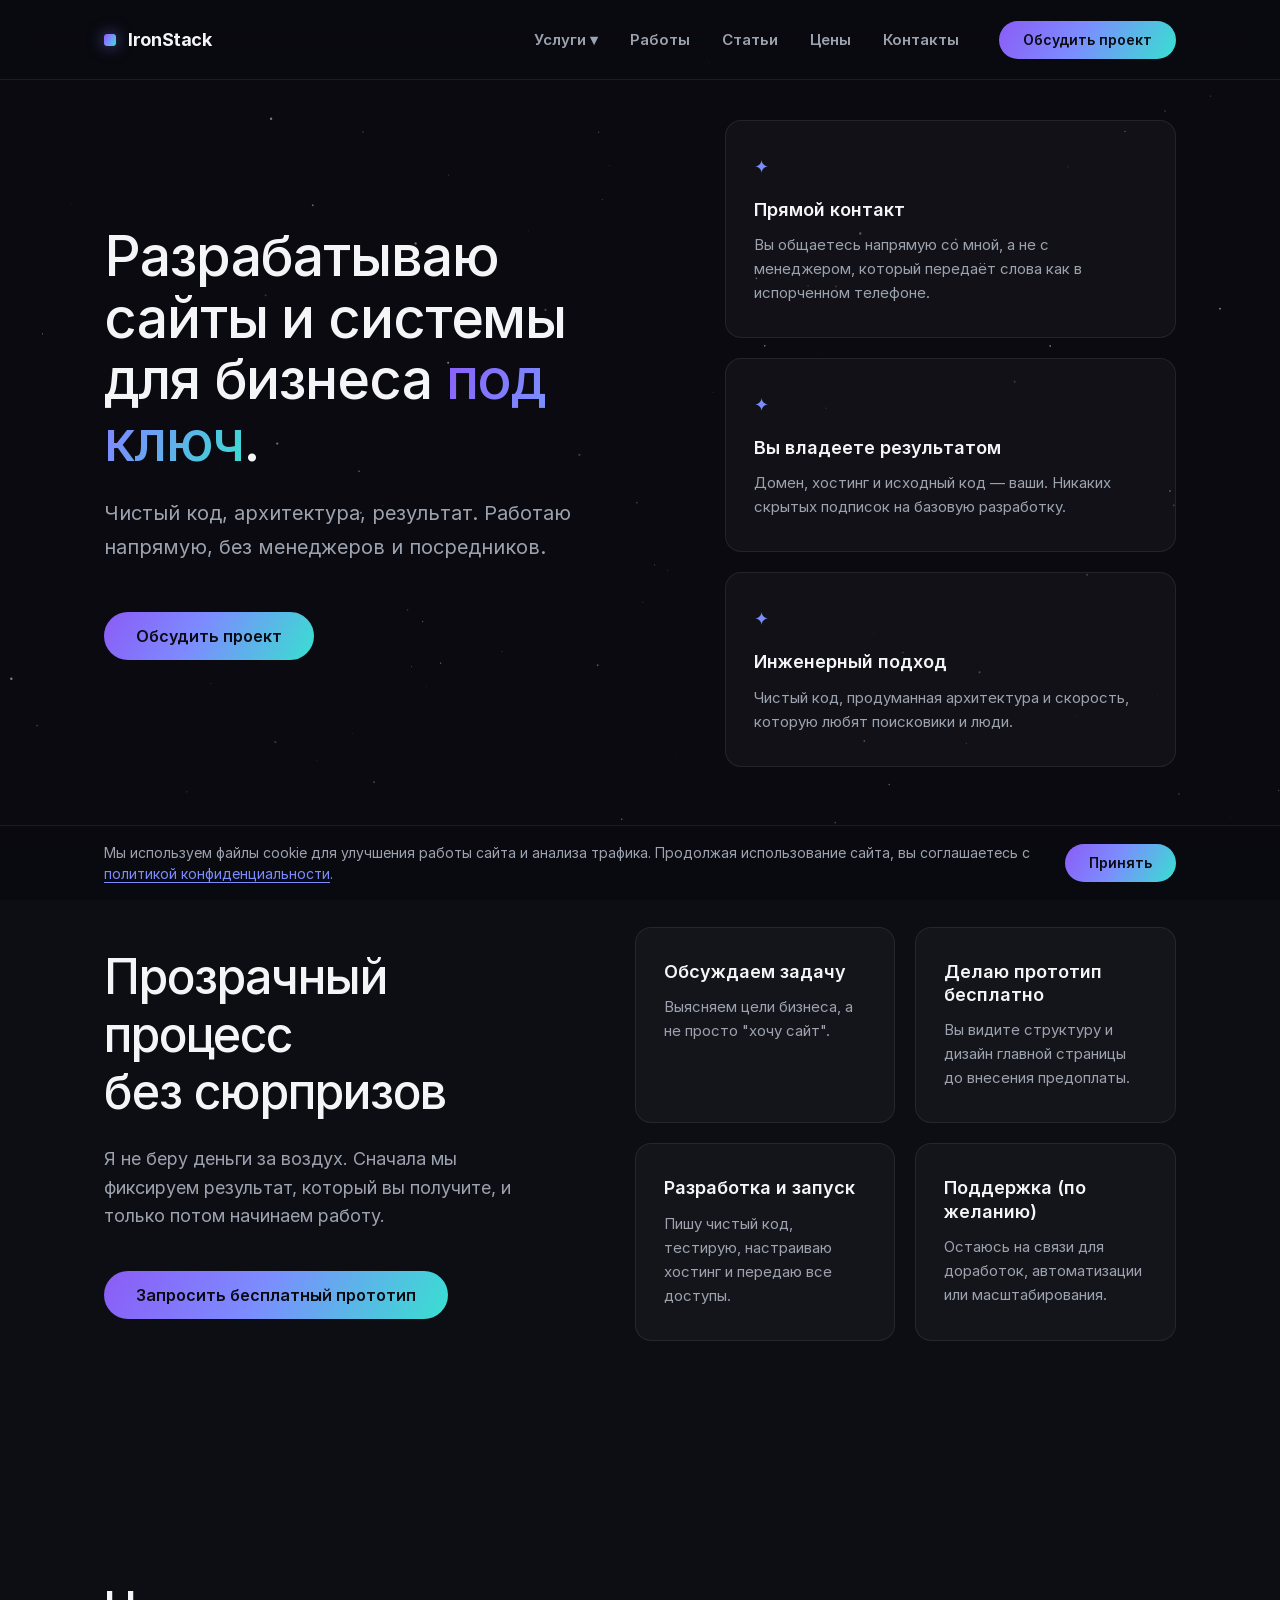
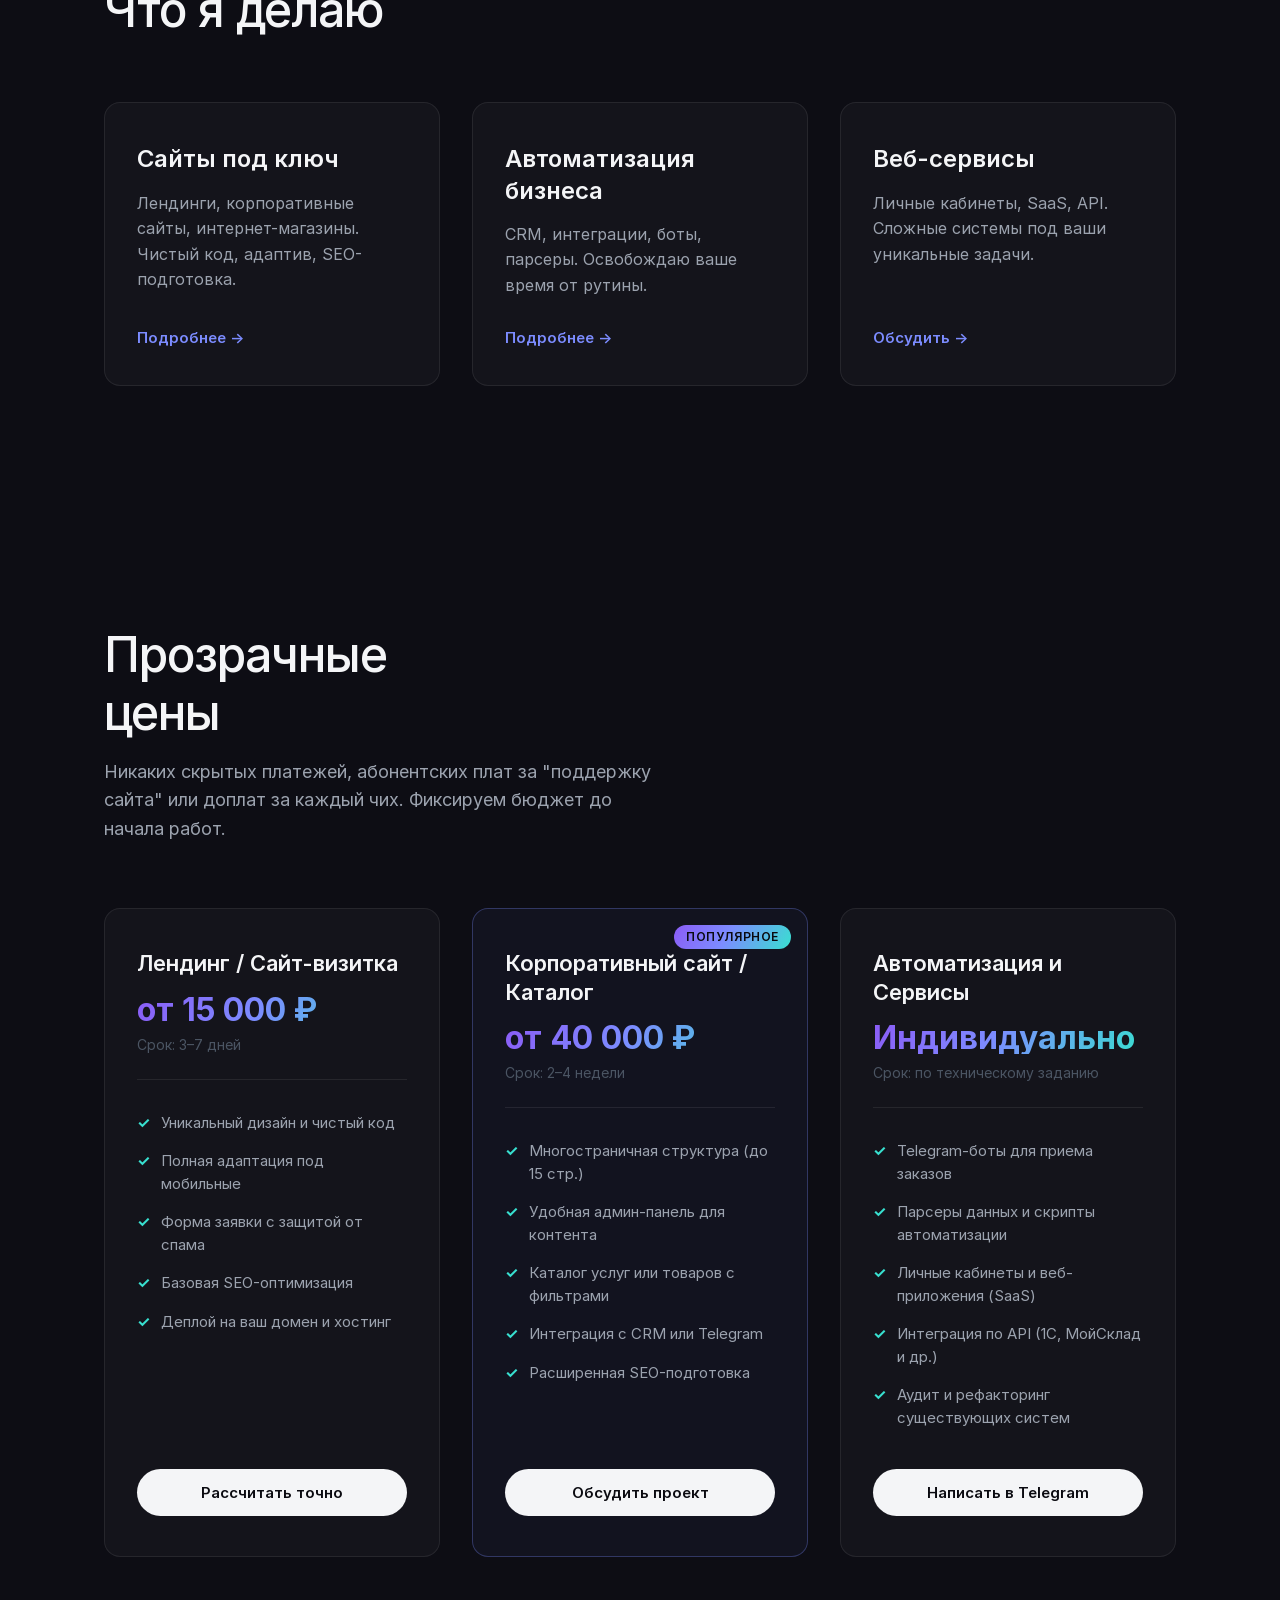
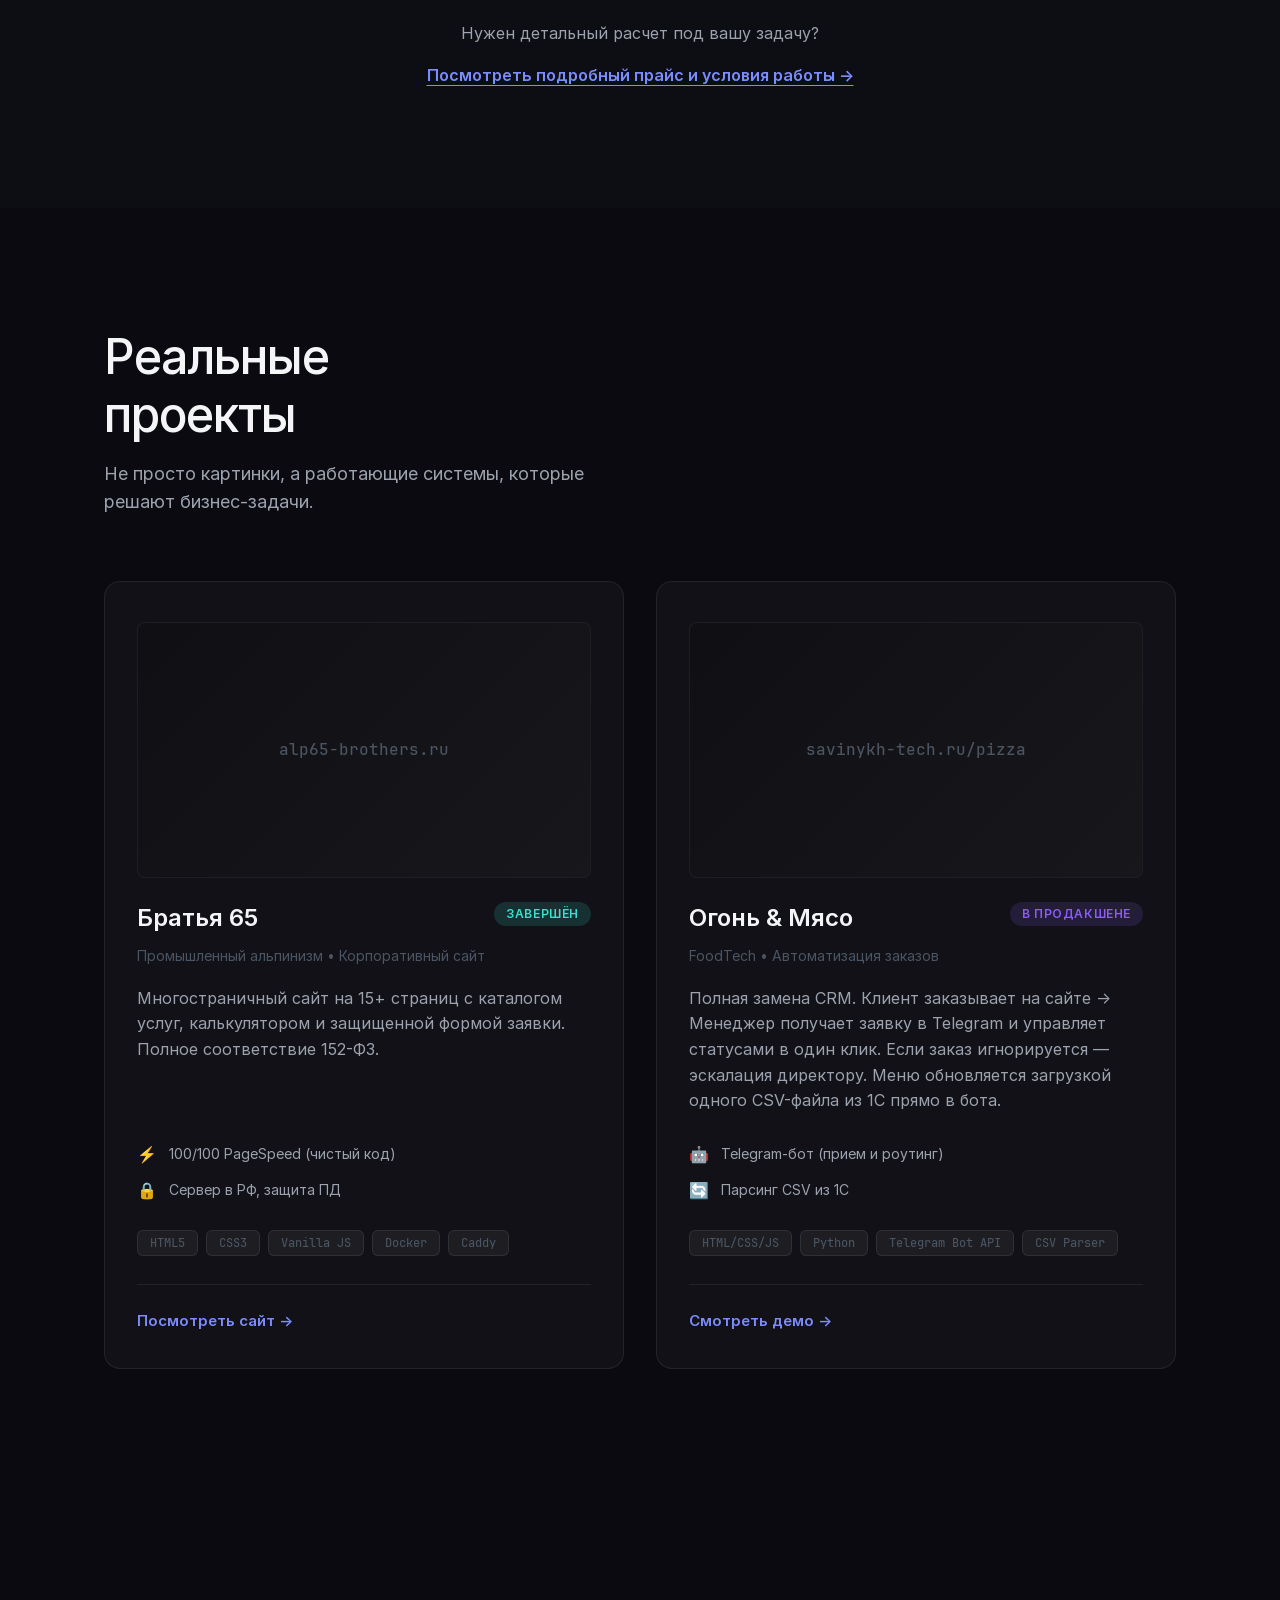
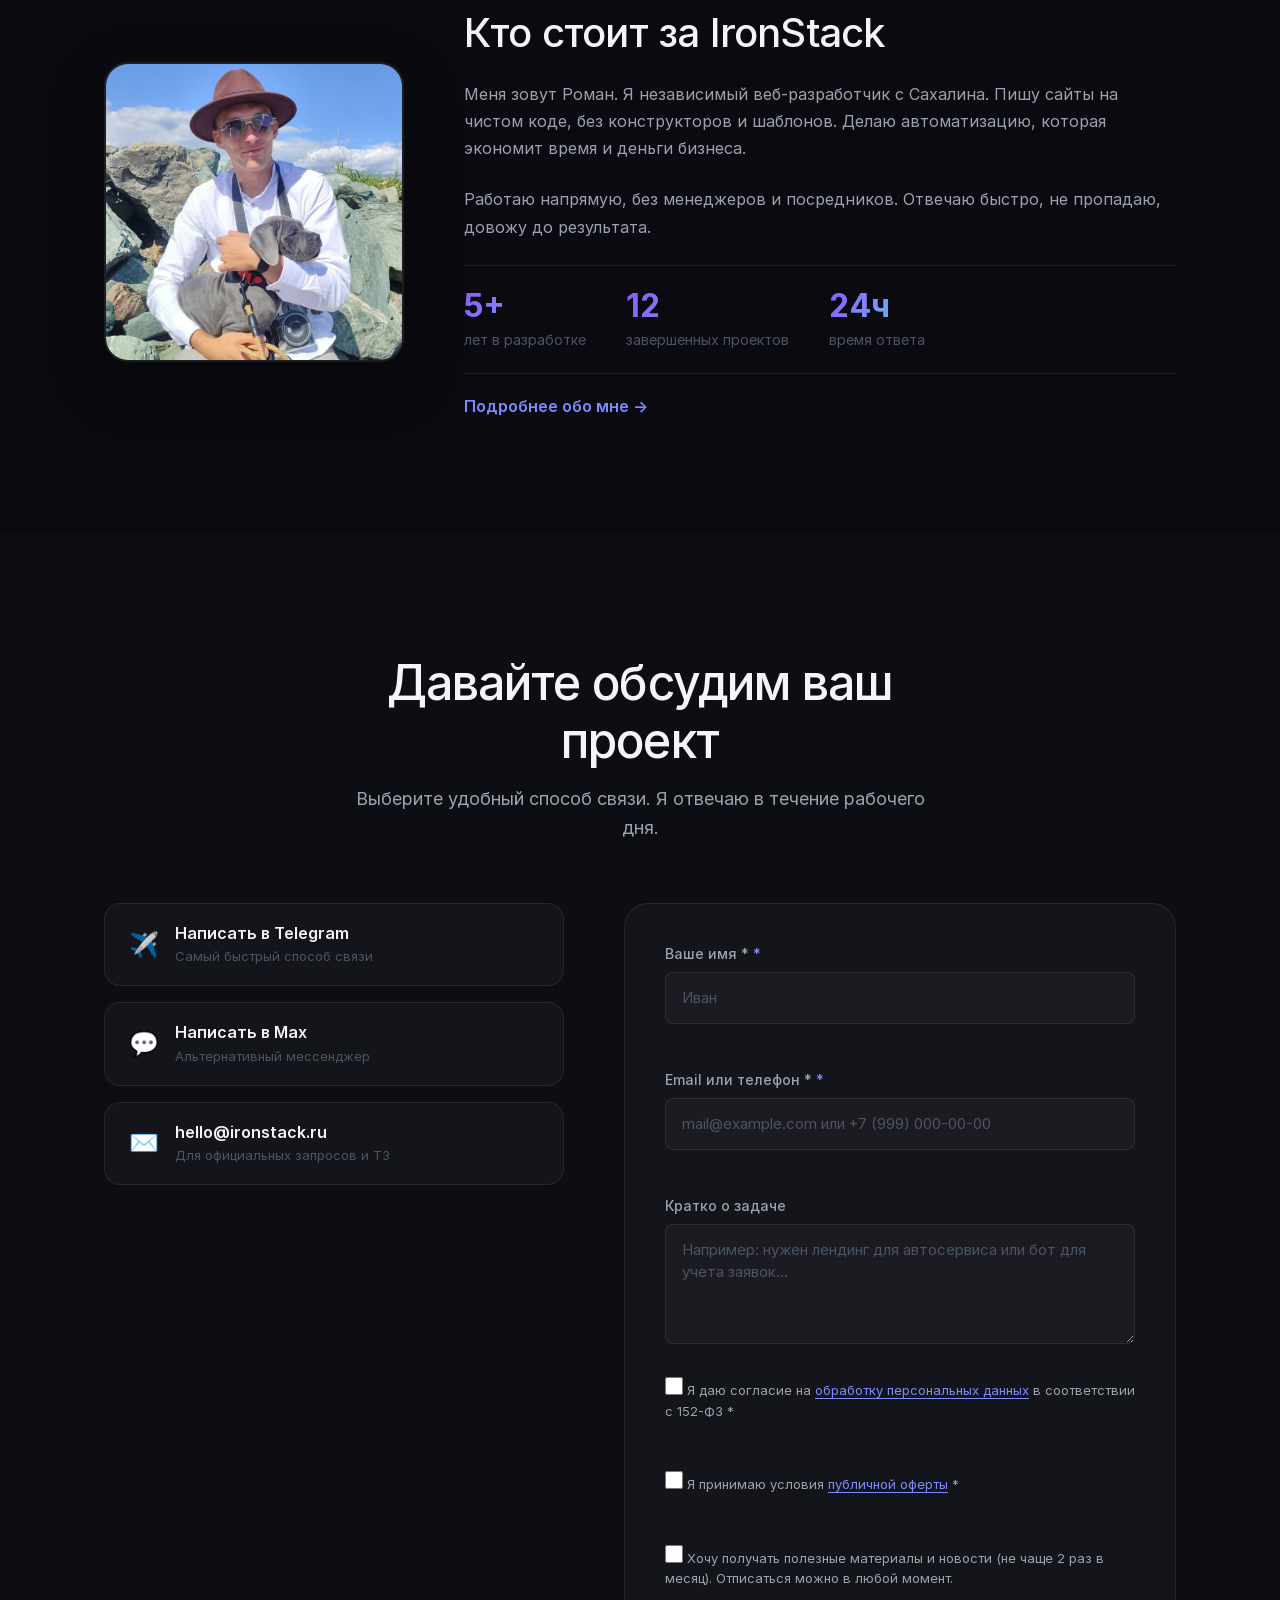
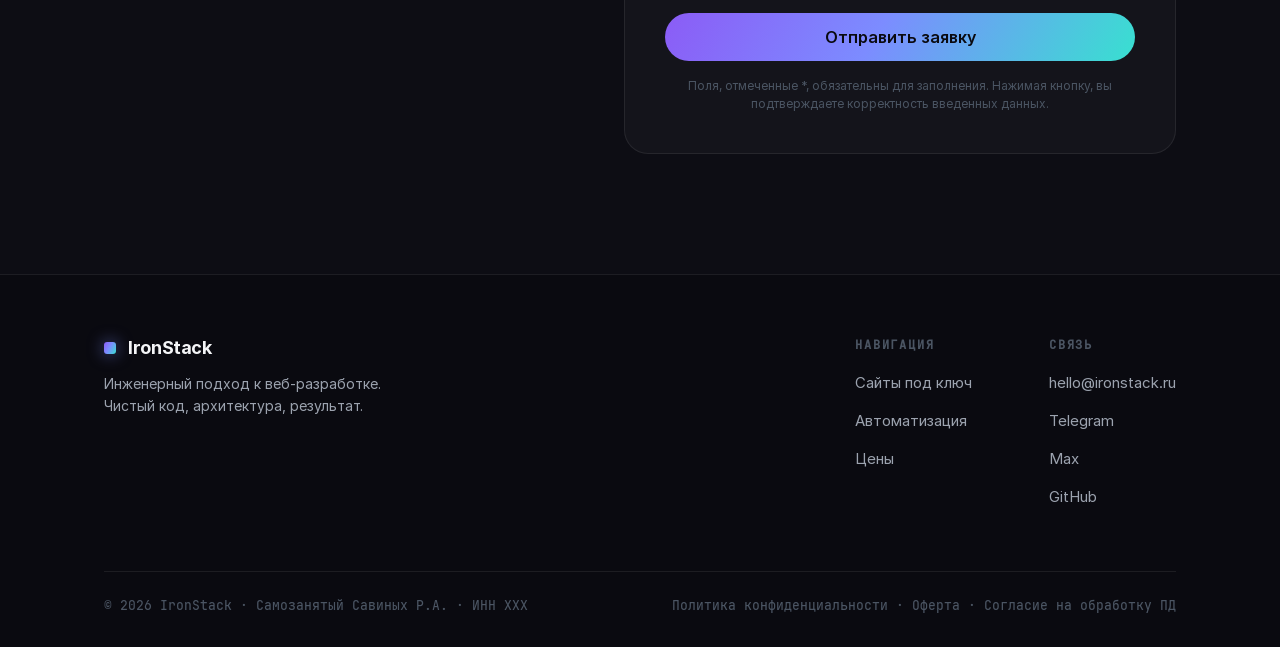
==== index.html @ ec4029d5 "feat: добавил блок About, юридические страницы и форму с валидацией" ====
<!doctype html>
<html lang="ru">
  <head>
    <meta charset="UTF-8" />
    <meta name="viewport" content="width=device-width, initial-scale=1" />
    <title>IronStack — Независимый веб-разработчик</title>
    <meta
      name="description"
      content="Разработка сайтов и веб-сервисов под ключ. Чистый код, архитектура, результат. Работаю напрямую, без посредников."
    />
    <meta name="theme-color" content="#0A0A10" />

    <!-- Open Graph -->
    <meta property="og:type" content="website" />
    <meta property="og:url" content="https://ironstack.ru/" />
    <meta
      property="og:title"
      content="IronStack — Независимый веб-разработчик"
    />
    <meta
      property="og:description"
      content="Разрабатываю сайты и системы для бизнеса под ключ. Чистый код, архитектура, результат."
    />
    <meta property="og:image" content="https://ironstack.ru/og.jpg" />
    <meta property="og:site_name" content="IronStack" />

    <link rel="icon" type="image/svg+xml" href="favicon.svg" />
    <link rel="stylesheet" href="css/variables.css" />
    <link rel="stylesheet" href="css/reset.css" />
    <link rel="stylesheet" href="css/base.css" />
    <link rel="stylesheet" href="css/header.css" />
    <link rel="stylesheet" href="css/footer.css" />
    <link rel="stylesheet" href="css/cosmos.css" />
    <link rel="stylesheet" href="css/home.css" />
  </head>
  <body>
    <canvas id="cosmos-canvas" aria-hidden="true"></canvas>

    <header class="header">
      <div class="container header__inner">
        <a href="/" class="header__logo">
          <span class="header__logo-icon"></span>
          IronStack
        </a>

        <nav class="header__nav">
          <ul class="header__list">
            <li class="header__dropdown">
              <a href="#" class="header__link">Услуги ▾</a>
              <ul class="header__dropdown-menu">
                <li>
                  <a href="web-dev.html" class="header__dropdown-link"
                    >Сайты под ключ</a
                  >
                </li>
                <li>
                  <a href="automation.html" class="header__dropdown-link"
                    >Автоматизация бизнеса</a
                  >
                </li>
              </ul>
            </li>
            <li><a href="#works" class="header__link">Работы</a></li>
            <li><a href="journal.html" class="header__link">Статьи</a></li>
            <li><a href="pricing.html" class="header__link">Цены</a></li>
            <li><a href="#contact" class="header__link">Контакты</a></li>
          </ul>
          <a href="#contact" class="header__cta">Обсудить проект</a>
        </nav>
      </div>
    </header>

    <main>
      <!-- 1. HERO SECTION (Тёмный) -->
      <section class="hero">
        <div class="container hero__inner">
          <div class="hero__content">
            <h1 class="hero__title">
              Разрабатываю сайты и системы<br />
              для бизнеса <span class="grad-text">под ключ</span>.
            </h1>

            <p class="hero__subtitle">
              Чистый код, архитектура, результат. Работаю напрямую, без
              менеджеров и посредников.
            </p>

            <a href="#contact" class="hero__cta">Обсудить проект</a>
          </div>

          <div class="hero__visual">
            <div class="focus-grid">
              <article class="focus-card">
                <span class="focus-card__icon">✦</span>
                <h3>Прямой контакт</h3>
                <p>
                  Вы общаетесь напрямую со мной, а не с менеджером, который
                  передаёт слова как в испорченном телефоне.
                </p>
              </article>

              <article class="focus-card">
                <span class="focus-card__icon">✦</span>
                <h3>Вы владеете результатом</h3>
                <p>
                  Домен, хостинг и исходный код — ваши. Никаких скрытых подписок
                  на базовую разработку.
                </p>
              </article>

              <article class="focus-card">
                <span class="focus-card__icon">✦</span>
                <h3>Инженерный подход</h3>
                <p>
                  Чистый код, продуманная архитектура и скорость, которую любят
                  поисковики и люди.
                </p>
              </article>
            </div>
          </div>
        </div>
      </section>

      <!-- 2. PROCESS SECTION (Светлее) -->
      <section class="process section--alt">
        <div class="container">
          <div class="process__grid">
            <div class="process__left">
              <h2 class="process__title">
                Прозрачный процесс<br />без сюрпризов
              </h2>
              <p class="process__subtitle">
                Я не беру деньги за воздух. Сначала мы фиксируем результат,
                который вы получите, и только потом начинаем работу.
              </p>
              <a href="#contact" class="process__cta"
                >Запросить бесплатный прототип</a
              >
            </div>

            <div class="process__right">
              <div class="process-grid">
                <article class="focus-card">
                  <h3>Обсуждаем задачу</h3>
                  <p>Выясняем цели бизнеса, а не просто "хочу сайт".</p>
                </article>

                <article class="focus-card">
                  <h3>Делаю прототип бесплатно</h3>
                  <p>
                    Вы видите структуру и дизайн главной страницы до внесения
                    предоплаты.
                  </p>
                </article>

                <article class="focus-card">
                  <h3>Разработка и запуск</h3>
                  <p>
                    Пишу чистый код, тестирую, настраиваю хостинг и передаю все
                    доступы.
                  </p>
                </article>

                <article class="focus-card">
                  <h3>Поддержка (по желанию)</h3>
                  <p>
                    Остаюсь на связи для доработок, автоматизации или
                    масштабирования.
                  </p>
                </article>
              </div>
            </div>
          </div>
        </div>
      </section>

      <!-- 3. SERVICES SECTION (Тёмный) -->
      <section class="services">
        <div class="container">
          <h2 class="services__title">Что я делаю</h2>

          <div class="services__grid">
            <article class="service-card">
              <h3 class="service-card__title">Сайты под ключ</h3>
              <p class="service-card__desc">
                Лендинги, корпоративные сайты, интернет-магазины. Чистый код,
                адаптив, SEO-подготовка.
              </p>
              <a href="web-dev.html" class="service-card__link">Подробнее →</a>
            </article>

            <article class="service-card">
              <h3 class="service-card__title">Автоматизация бизнеса</h3>
              <p class="service-card__desc">
                CRM, интеграции, боты, парсеры. Освобождаю ваше время от рутины.
              </p>
              <a href="automation.html" class="service-card__link"
                >Подробнее →</a
              >
            </article>

            <article class="service-card">
              <h3 class="service-card__title">Веб-сервисы</h3>
              <p class="service-card__desc">
                Личные кабинеты, SaaS, API. Сложные системы под ваши уникальные
                задачи.
              </p>
              <a href="#contact" class="service-card__link">Обсудить →</a>
            </article>
          </div>
        </div>
      </section>

      <!-- 4. PRICING SECTION (Светлее) -->
      <section class="pricing section--alt">
        <div class="container">
          <h2 class="pricing__title">Прозрачные цены</h2>
          <p class="pricing__subtitle">
            Никаких скрытых платежей, абонентских плат за "поддержку сайта" или
            доплат за каждый чих. Фиксируем бюджет до начала работ.
          </p>

          <div class="pricing__grid">
            <article class="pricing-card">
              <h3 class="pricing-card__title">Лендинг / Сайт-визитка</h3>
              <div class="pricing-card__price">от 15 000 ₽</div>
              <p class="pricing-card__time">Срок: 3–7 дней</p>
              <ul class="pricing-card__list">
                <li>Уникальный дизайн и чистый код</li>
                <li>Полная адаптация под мобильные</li>
                <li>Форма заявки с защитой от спама</li>
                <li>Базовая SEO-оптимизация</li>
                <li>Деплой на ваш домен и хостинг</li>
              </ul>
              <a href="#contact" class="pricing-card__cta">Рассчитать точно</a>
            </article>

            <article class="pricing-card pricing-card--featured">
              <div class="pricing-card__badge">Популярное</div>
              <h3 class="pricing-card__title">Корпоративный сайт / Каталог</h3>
              <div class="pricing-card__price">от 40 000 ₽</div>
              <p class="pricing-card__time">Срок: 2–4 недели</p>
              <ul class="pricing-card__list">
                <li>Многостраничная структура (до 15 стр.)</li>
                <li>Удобная админ-панель для контента</li>
                <li>Каталог услуг или товаров с фильтрами</li>
                <li>Интеграция с CRM или Telegram</li>
                <li>Расширенная SEO-подготовка</li>
              </ul>
              <a href="#contact" class="pricing-card__cta">Обсудить проект</a>
            </article>

            <article class="pricing-card">
              <h3 class="pricing-card__title">Автоматизация и Сервисы</h3>
              <div class="pricing-card__price">Индивидуально</div>
              <p class="pricing-card__time">Срок: по техническому заданию</p>
              <ul class="pricing-card__list">
                <li>Telegram-боты для приема заказов</li>
                <li>Парсеры данных и скрипты автоматизации</li>
                <li>Личные кабинеты и веб-приложения (SaaS)</li>
                <li>Интеграция по API (1С, МойСклад и др.)</li>
                <li>Аудит и рефакторинг существующих систем</li>
              </ul>
              <a href="#contact" class="pricing-card__cta"
                >Написать в Telegram</a
              >
            </article>
          </div>

          <div class="pricing__footer">
            <p>Нужен детальный расчет под вашу задачу?</p>
            <a href="pricing.html" class="pricing__link"
              >Посмотреть подробный прайс и условия работы →</a
            >
          </div>
        </div>
      </section>

      <!-- 5. WORKS SECTION (Тёмный) -->
      <section class="works">
        <div class="container">
          <h2 class="works__title">Реальные проекты</h2>
          <p class="works__subtitle">
            Не просто картинки, а работающие системы, которые решают
            бизнес-задачи.
          </p>

          <div class="works__grid">
            <!-- Case 1: Братья 65 -->
            <article class="work-card">
              <div class="work-card__preview">
                <div class="work-card__placeholder">alp65-brothers.ru</div>
              </div>

              <div class="work-card__header">
                <h3 class="work-card__title">Братья 65</h3>
                <span class="work-card__status work-card__status--done"
                  >Завершён</span
                >
              </div>
              <p class="work-card__category">
                Промышленный альпинизм • Корпоративный сайт
              </p>
              <p class="work-card__desc">
                Многостраничный сайт на 15+ страниц с каталогом услуг,
                калькулятором и защищенной формой заявки. Полное соответствие
                152-ФЗ.
              </p>

              <div class="work-card__features">
                <div class="work-card__feature">
                  <span class="work-card__feature-icon">⚡</span>
                  <span>100/100 PageSpeed (чистый код)</span>
                </div>
                <div class="work-card__feature">
                  <span class="work-card__feature-icon">🔒</span>
                  <span>Сервер в РФ, защита ПД</span>
                </div>
              </div>

              <div class="work-card__stack">
                <span>HTML5</span>
                <span>CSS3</span>
                <span>Vanilla JS</span>
                <span>Docker</span>
                <span>Caddy</span>
              </div>

              <a
                href="https://alp65-brothers.ru"
                target="_blank"
                class="work-card__link"
              >
                Посмотреть сайт →
              </a>
            </article>

            <!-- Case 2: Огонь & Мясо -->
            <article class="work-card">
              <div class="work-card__preview">
                <div class="work-card__placeholder">savinykh-tech.ru/pizza</div>
              </div>

              <div class="work-card__header">
                <h3 class="work-card__title">Огонь & Мясо</h3>
                <span class="work-card__status work-card__status--progress"
                  >В продакшене</span
                >
              </div>
              <p class="work-card__category">
                FoodTech • Автоматизация заказов
              </p>
              <p class="work-card__desc">
                Полная замена CRM. Клиент заказывает на сайте → Менеджер
                получает заявку в Telegram и управляет статусами в один клик.
                Если заказ игнорируется — эскалация директору. Меню обновляется
                загрузкой одного CSV-файла из 1С прямо в бота.
              </p>

              <div class="work-card__features">
                <div class="work-card__feature">
                  <span class="work-card__feature-icon">🤖</span>
                  <span>Telegram-бот (прием и роутинг)</span>
                </div>
                <div class="work-card__feature">
                  <span class="work-card__feature-icon">🔄</span>
                  <span>Парсинг CSV из 1С</span>
                </div>
              </div>

              <div class="work-card__stack">
                <span>HTML/CSS/JS</span>
                <span>Python</span>
                <span>Telegram Bot API</span>
                <span>CSV Parser</span>
              </div>

              <a
                href="https://savinykh-tech.ru/pizza/"
                target="_blank"
                class="work-card__link"
              >
                Смотреть демо →
              </a>
            </article>
          </div>
        </div>
      </section>
      <!-- 6. ABOUT SECTION -->
      <section class="about">
        <div class="container">
          <div class="about__grid">
            <div class="about__photo">
              <img
                src="images/about.jpg"
                alt="Роман — независимый веб-разработчик"
              />
            </div>

            <div class="about__content">
              <h2 class="about__title">Кто стоит за IronStack</h2>
              <p class="about__text">
                Меня зовут Роман. Я независимый веб-разработчик с Сахалина. Пишу
                сайты на чистом коде, без конструкторов и шаблонов. Делаю
                автоматизацию, которая экономит время и деньги бизнеса.
              </p>
              <p class="about__text">
                Работаю напрямую, без менеджеров и посредников. Отвечаю быстро,
                не пропадаю, довожу до результата.
              </p>

              <div class="about__facts">
                <div class="about__fact">
                  <span class="about__fact-number">5+</span>
                  <span class="about__fact-label">лет в разработке</span>
                </div>
                <div class="about__fact">
                  <span class="about__fact-number">12</span>
                  <span class="about__fact-label">завершенных проектов</span>
                </div>
                <div class="about__fact">
                  <span class="about__fact-number">24ч</span>
                  <span class="about__fact-label">время ответа</span>
                </div>
              </div>

              <a href="about.html" class="about__link">Подробнее обо мне →</a>
            </div>
          </div>
        </div>
      </section>

      <!-- 6. CONTACT SECTION -->
      <section class="contact section--alt">
        <div class="container">
          <div class="contact__header">
            <h2 class="contact__title">Давайте обсудим ваш проект</h2>
            <p class="contact__subtitle">
              Выберите удобный способ связи. Я отвечаю в течение рабочего дня.
            </p>
          </div>

          <div class="contact__grid">
            <!-- Левая колонка: Мессенджеры (Быстро) -->
            <div class="contact__messengers">
              <a
                href="https://t.me/your_telegram"
                target="_blank"
                class="contact-btn contact-btn--tg"
              >
                <span class="contact-btn__icon">✈️</span>
                <span class="contact-btn__text">
                  <strong>Написать в Telegram</strong>
                  <span>Самый быстрый способ связи</span>
                </span>
              </a>

              <a
                href="https://web.max.ru/your_max"
                target="_blank"
                class="contact-btn contact-btn--max"
              >
                <span class="contact-btn__icon">💬</span>
                <span class="contact-btn__text">
                  <strong>Написать в Max</strong>
                  <span>Альтернативный мессенджер</span>
                </span>
              </a>

              <a
                href="mailto:hello@ironstack.ru"
                class="contact-btn contact-btn--email"
              >
                <span class="contact-btn__icon">✉️</span>
                <span class="contact-btn__text">
                  <strong>hello@ironstack.ru</strong>
                  <span>Для официальных запросов и ТЗ</span>
                </span>
              </a>
            </div>

            <!-- Правая колонка: Форма (Структурированно) -->

            <form
              class="contact__form"
              id="contact-form"
              action="#"
              method="POST"
              novalidate
            >
              <div class="form-group">
                <label for="name">Ваше имя *</label>
                <input
                  type="text"
                  id="name"
                  name="name"
                  placeholder="Иван"
                  required
                  autocomplete="name"
                  minlength="2"
                />
                <span class="form-error" data-error-for="name"></span>
              </div>

              <div class="form-group">
                <label for="contact">Email или телефон *</label>
                <input
                  type="text"
                  id="contact"
                  name="contact"
                  placeholder="mail@example.com или +7 (999) 000-00-00"
                  required
                  autocomplete="tel email"
                />
                <span class="form-error" data-error-for="contact"></span>
              </div>

              <div class="form-group">
                <label for="message">Кратко о задаче</label>
                <textarea
                  id="message"
                  name="message"
                  rows="4"
                  placeholder="Например: нужен лендинг для автосервиса или бот для учета заявок..."
                ></textarea>
              </div>

              <!-- Чекбокс 1: ПД (обязательный) -->
              <div class="form-group form-group--checkbox">
                <label class="checkbox-label">
                  <input type="checkbox" name="pd-consent" required />
                  <span class="checkbox-text">
                    Я даю согласие на
                    <a href="privacy-policy.html" target="_blank"
                      >обработку персональных данных</a
                    >
                    в соответствии с 152-ФЗ *
                  </span>
                </label>
                <span class="form-error" data-error-for="pd-consent"></span>
              </div>

              <!-- Чекбокс 2: Оферта (обязательный) -->
              <div class="form-group form-group--checkbox">
                <label class="checkbox-label">
                  <input type="checkbox" name="oferta-consent" required />
                  <span class="checkbox-text">
                    Я принимаю условия
                    <a href="oferta.html" target="_blank">публичной оферты</a> *
                  </span>
                </label>
                <span class="form-error" data-error-for="oferta-consent"></span>
              </div>

              <!-- Чекбокс 3: Рассылка (необязательный) -->
              <div class="form-group form-group--checkbox">
                <label class="checkbox-label">
                  <input type="checkbox" name="marketing-consent" />
                  <span class="checkbox-text">
                    Хочу получать полезные материалы и новости (не чаще 2 раз в
                    месяц). Отписаться можно в любой момент.
                  </span>
                </label>
              </div>

              <button type="submit" class="form__submit">
                Отправить заявку
              </button>

              <p class="form__note">
                Поля, отмеченные *, обязательны для заполнения. Нажимая кнопку,
                вы подтверждаете корректность введенных данных.
              </p>
            </form>
          </div>
        </div>
      </section>
    </main>

    <footer class="footer">
      <div class="container">
        <div class="footer__grid">
          <div class="footer__brand">
            <div class="header__logo">
              <span class="header__logo-icon"></span>
              IronStack
            </div>
            <p>
              Инженерный подход к веб-разработке. Чистый код, архитектура,
              результат.
            </p>
          </div>
          <div class="footer__cols">
            <div class="footer__col">
              <h4>Навигация</h4>
              <a href="web-dev.html">Сайты под ключ</a>
              <a href="automation.html">Автоматизация</a>
              <a href="pricing.html">Цены</a>
            </div>
            <div class="footer__col">
              <h4>Связь</h4>
              <a href="mailto:hello@ironstack.ru">hello@ironstack.ru</a>
              <a href="https://t.me/your_telegram_username" target="_blank"
                >Telegram</a
              >
              <a href="https://web.max.ru/your_max_username" target="_blank"
                >Max</a
              >
              <a href="https://github.com/your_github" target="_blank"
                >GitHub</a
              >
            </div>
          </div>
        </div>
        <div class="footer__bottom">
          <span>© 2026 IronStack · Самозанятый Савиных Р.А. · ИНН XXX</span>
          <span>
            <a href="privacy-policy.html">Политика конфиденциальности</a> ·
            <a href="oferta.html">Оферта</a> ·
            <a href="pd-consent.html">Согласие на обработку ПД</a>
          </span>
        </div>
      </div>
    </footer>

    <script src="js/cosmos.js" defer></script>
    <script src="js/cookie-banner.js" defer></script>
    <script src="js/form-validation.js" defer></script>
    <script src="js/main.js" defer></script>
  </body>
</html>
---- css/variables.css ----
:root {
    /* Шрифты */
    --font-sans: 'Inter', -apple-system, BlinkMacSystemFont, 'Segoe UI', sans-serif;
    --font-mono: 'JetBrains Mono', ui-monospace, SFMono-Regular, monospace;

    /* Цвета: глубокий графитовый/синий (премиум минимализм) */
    --bg-base: #0A0A10;
    --bg-card: rgba(255, 255, 255, 0.03);
    --bg-card-hover: rgba(255, 255, 255, 0.06);

    --text-primary: #F4F5F7;
    --text-secondary: #9CA3AF;
    --text-dim: #4B5563;

    --border-color: rgba(255, 255, 255, 0.08);

    /* Акценты */
    --accent-1: #8B5CF6;
    --accent-2: #7C8CFF;
    --accent-3: #38E0D0;
    --gradient-main: linear-gradient(120deg, var(--accent-1) 0%, var(--accent-2) 45%, var(--accent-3) 100%);

    /* Размеры */
    --container-width: 1200px;
    --header-height: 80px;
    --radius-sm: 8px;
    --radius-md: 16px;
    --radius-lg: 24px;


    /* ... существующие переменные ... */
    --bg-section-alt: #0D0D14;
    /* Чуть светлее основного фона */

}
---- css/base.css ----
@font-face {
    font-family: 'Inter';
    font-style: normal;
    font-weight: 400;
    font-display: swap;
    src: url('../fonts/Inter-Regular.woff2') format('woff2');
}

@font-face {
    font-family: 'Inter';
    font-style: normal;
    font-weight: 500;
    font-display: swap;
    src: url('../fonts/Inter-Medium.woff2') format('woff2');
}

@font-face {
    font-family: 'Inter';
    font-style: normal;
    font-weight: 600;
    font-display: swap;
    src: url('../fonts/Inter-SemiBold.woff2') format('woff2');
}

@font-face {
    font-family: 'Inter';
    font-style: normal;
    font-weight: 700;
    font-display: swap;
    src: url('../fonts/Inter-Bold.woff2') format('woff2');
}

@font-face {
    font-family: 'JetBrains Mono';
    font-style: normal;
    font-weight: 400;
    font-display: swap;
    src: url('../fonts/JetBrainsMono-Regular.woff2') format('woff2');
}

@font-face {
    font-family: 'JetBrains Mono';
    font-style: normal;
    font-weight: 500;
    font-display: swap;
    src: url('../fonts/JetBrainsMono-Medium.woff2') format('woff2');
}

/* Убираем импорт Google Fonts */
/* @import url('https://fonts.googleapis.com/css2?family=Inter...'); */

body {
    background-color: var(--bg-base);
    color: var(--text-primary);
    font-family: var(--font-sans);
    font-size: 16px;
    line-height: 1.6;
    overflow-x: hidden;
    position: relative;
}
    

.container {
    max-width: var(--container-width);
    margin: 0 auto;
    padding: 0 clamp(24px, 5vw, 64px);
    position: relative;
    z-index: 10;
}

.grad-text {
    background: var(--gradient-main);
    -webkit-background-clip: text;
    background-clip: text;
    color: transparent;
}

@media (prefers-reduced-motion: reduce) {
    html {
        scroll-behavior: auto;
    }

    * {
        animation-duration: 0.001ms !important;
        animation-iteration-count: 1 !important;
        transition-duration: 0.001ms !important;
    }
}

::selection {
    background: var(--accent-2);
    color: var(--bg-base);
}
---- css/header.css ----
.header {
    position: fixed;
    top: 0;
    left: 0;
    right: 0;
    height: var(--header-height);
    z-index: 100;
    background: rgba(10, 10, 16, 0.75);
    backdrop-filter: blur(20px);
    -webkit-backdrop-filter: blur(20px);
    border-bottom: 1px solid var(--border-color);
}

.header__inner {
    display: flex;
    justify-content: space-between;
    align-items: center;
    height: 100%;
}

.header__logo {
    display: flex;
    align-items: center;
    gap: 12px;
    font: 700 18px/1 var(--font-sans);
    letter-spacing: -0.02em;
    color: var(--text-primary);
}

.header__logo-icon {
    width: 12px;
    height: 12px;
    border-radius: 3px;
    background: var(--gradient-main);
    box-shadow: 0 0 16px rgba(124, 140, 255, 0.6);
}

.header__nav {
    display: flex;
    align-items: center;
    gap: 40px;
}

.header__list {
    display: flex;
    gap: 32px;
}

.header__link {
    position: relative;
    color: var(--text-secondary);
    font: 600 15px/1 var(--font-sans);
    padding: 8px 0;
    transition: color 0.3s ease;
}

.header__link::after {
    content: '';
    position: absolute;
    bottom: 0;
    left: 0;
    width: 0;
    height: 2px;
    background: var(--gradient-main);
    transition: width 0.3s cubic-bezier(0.4, 0, 0.2, 1);
}

.header__link:hover {
    color: var(--text-primary);
}

.header__link:hover::after {
    width: 100%;
}

/* Выпадающее меню */
.header__dropdown {
    position: relative;
}

.header__dropdown-menu {
    position: absolute;
    top: 100%;
    left: 0;
    transform: translateY(10px);
    background: var(--bg-base);
    border: 1px solid var(--border-color);
    border-radius: var(--radius-sm);
    padding: 8px;
    min-width: 240px;
    opacity: 0;
    visibility: hidden;
    transition: all 0.25s cubic-bezier(0.4, 0, 0.2, 1);
    box-shadow: 0 20px 40px rgba(0, 0, 0, 0.5);
}

.header__dropdown:hover .header__dropdown-menu {
    opacity: 1;
    visibility: visible;
    transform: translateY(0);
}

.header__dropdown-link {
    display: block;
    padding: 12px 16px;
    color: var(--text-secondary);
    font-size: 14px;
    border-radius: 6px;
    transition: all 0.2s;
}

.header__dropdown-link:hover {
    background: var(--bg-card-hover);
    color: var(--text-primary);
}

.header__cta {
    font: 600 14px/1 var(--font-sans);
    color: var(--bg-base);
    background: var(--gradient-main);
    padding: 12px 24px;
    border-radius: 999px;
    transition: transform 0.2s, box-shadow 0.2s;
}

.header__cta:hover {
    transform: translateY(-2px);
    box-shadow: 0 10px 30px rgba(124, 140, 255, 0.35);
}

@media (max-width: 980px) {
    .header__nav {
        display: none;
    }

    /* Бургер добавим позже */
}
---- css/footer.css ----
.footer {
    border-top: 1px solid var(--border-color);
    padding: 64px 0 32px;
    margin-top: auto;
}

.footer__grid {
    display: flex;
    justify-content: space-between;
    gap: 40px;
    flex-wrap: wrap;
    align-items: flex-start;
}

.footer__brand p {
    color: var(--text-secondary);
    font-size: 14px;
    margin-top: 16px;
    max-width: 320px;
    line-height: 1.6;
}

.footer__cols {
    display: flex;
    gap: clamp(40px, 6vw, 80px);
    flex-wrap: wrap;
}

.footer__col h4 {
    font: 600 12px/1 var(--font-mono);
    letter-spacing: 0.15em;
    text-transform: uppercase;
    color: var(--text-dim);
    margin-bottom: 20px;
}

.footer__col a {
    display: block;
    color: var(--text-secondary);
    font-size: 15px;
    margin-bottom: 14px;
    transition: color 0.2s;
}

.footer__col a:hover {
    color: var(--text-primary);
}

.footer__bottom {
    display: flex;
    justify-content: space-between;
    gap: 16px;
    flex-wrap: wrap;
    margin-top: 48px;
    padding-top: 24px;
    border-top: 1px solid var(--border-color);
    font: 500 13px/1.5 var(--font-mono);
    color: var(--text-dim);
}

.footer__bottom b {
    color: var(--text-secondary);
}
---- css/cosmos.css ----
#cosmos-canvas {
    position: fixed;
    inset: 0;
    z-index: 0;
    pointer-events: none;
    display: block;
}
---- css/home.css ----
/* Модификатор для чередования секций */
.section--alt {
    background: var(--bg-section-alt);
}

/* ===== ОБЩИЙ СТИЛЬ КАРТОЧЕК (focus-card) ===== */
.focus-card {
    background: var(--bg-card);
    border: 1px solid var(--border-color);
    border-radius: var(--radius-md);
    padding: 32px 28px;
    transition: all 0.3s ease;
    position: relative;
    overflow: hidden;
    display: flex;
    flex-direction: column;
}

.focus-card::after {
    content: '';
    position: absolute;
    bottom: 0;
    left: 0;
    width: 0;
    height: 3px;
    background: var(--gradient-main);
    transition: width 0.4s cubic-bezier(0.4, 0, 0.2, 1);
}

.focus-card:hover {
    background: var(--bg-card-hover);
    border-color: rgba(255, 255, 255, 0.15);
    transform: translateY(-4px);
    box-shadow: 0 12px 32px rgba(0, 0, 0, 0.4);
}

.focus-card:hover::after {
    width: 100%;
}

.focus-card__icon {
    font-size: 18px;
    color: var(--accent-2);
    margin-bottom: 16px;
    display: block;
}

.focus-card h3 {
    font: 600 18px / 1.3 var(--font-sans);
    color: var(--text-primary);
    margin-bottom: 12px;
}

.focus-card p {
    font: 400 15px / 1.6 var(--font-sans);
    color: var(--text-secondary);
    margin: 0;
    flex-grow: 1;
}

/* ===== HERO SECTION ===== */
.hero {
    padding-top: 120px;
    padding-bottom: 80px;
    min-height: 85vh;
    /* Убрали grid отсюда, он теперь внутри .container */
}

/* Добавляем grid именно для внутреннего контейнера Hero */
.hero>.container {
    display: grid;
    grid-template-columns: 1.2fr 1fr;
    gap: 80px;
    align-items: center;
}

.hero__content {
    display: flex;
    flex-direction: column;
    justify-content: center;
}

.hero__title {
    font: 500 clamp(32px, 5vw, 56px) / 1.1 var(--font-sans);
    letter-spacing: -0.02em;
    margin-bottom: 24px;
    max-width: 14ch;
}

.hero__subtitle {
    font: 400 clamp(16px, 2vw, 20px) / 1.7 var(--font-sans);
    color: var(--text-secondary);
    max-width: 50ch;
    margin-bottom: 48px;
}

.hero__cta {
    font: 600 16px / 1 var(--font-sans);
    padding: 16px 32px;
    border-radius: 999px;
    color: var(--bg-base);
    background: var(--gradient-main);
    transition: all 0.3s ease;
    display: inline-block;
    width: fit-content;
}

.hero__cta:hover {
    transform: translateY(-3px);
    box-shadow: 0 12px 32px rgba(124, 140, 255, 0.35);
}

/* Hero Right - Focus Grid */
.hero__visual {
    justify-self: end;
}

.focus-grid {
    display: grid;
    grid-template-columns: 1fr;
    gap: 20px;
}

/* ===== PROCESS SECTION ===== */
.process {
    padding: 80px 0 120px;
}

.process__grid {
    display: grid;
    grid-template-columns: 1fr 1.2fr;
    gap: 80px;
    align-items: center;
}

.process__title {
    font: 500 clamp(32px, 4vw, 48px) / 1.2 var(--font-sans);
    letter-spacing: -0.02em;
    margin-bottom: 24px;
}

.process__subtitle {
    font: 400 18px / 1.6 var(--font-sans);
    color: var(--text-secondary);
    margin-bottom: 40px;
    max-width: 45ch;
}

.process__cta {
    font: 600 16px / 1 var(--font-sans);
    padding: 16px 32px;
    border-radius: 999px;
    color: var(--bg-base);
    background: var(--gradient-main);
    transition: all 0.3s ease;
    display: inline-block;
    width: fit-content;
}

.process__cta:hover {
    transform: translateY(-2px);
    box-shadow: 0 10px 28px rgba(124, 140, 255, 0.35);
}

.process-grid {
    display: grid;
    grid-template-columns: repeat(2, 1fr);
    gap: 20px;
}

/* ===== SERVICES SECTION ===== */
.services {
    padding: 120px 0;
    background: var(--bg-section-alt);
    /* Чередование фона */
    width: 100%;
}

.services .container {
    max-width: var(--container-width);
    margin: 0 auto;
    padding: 0 clamp(24px, 5vw, 64px);
}

.services__title {
    font: 500 clamp(32px, 4vw, 48px) / 1.2 var(--font-sans);
    letter-spacing: -0.02em;
    margin-bottom: 64px;
    max-width: 12ch;
}

.services__grid {
    display: grid;
    grid-template-columns: repeat(3, 1fr);
    gap: 32px;
}

.service-card {
    background: var(--bg-card);
    border: 1px solid var(--border-color);
    border-radius: var(--radius-md);
    padding: 40px 32px;
    transition: all 0.3s ease;
    display: flex;
    flex-direction: column;
    position: relative;
    overflow: hidden;
}

.service-card::after {
    content: '';
    position: absolute;
    bottom: 0;
    left: 0;
    width: 0;
    height: 3px;
    background: var(--gradient-main);
    transition: width 0.4s cubic-bezier(0.4, 0, 0.2, 1);
}

.service-card:hover {
    background: var(--bg-card-hover);
    border-color: rgba(255, 255, 255, 0.15);
    transform: translateY(-6px);
    box-shadow: 0 16px 40px rgba(0, 0, 0, 0.4);
}

.service-card:hover::after {
    width: 100%;
}

.service-card__title {
    font: 600 24px / 1.3 var(--font-sans);
    margin-bottom: 16px;
    color: var(--text-primary);
}

.service-card__desc {
    font: 400 16px / 1.6 var(--font-sans);
    color: var(--text-secondary);
    margin-bottom: 32px;
    flex-grow: 1;
}

.service-card__link {
    font: 600 15px / 1 var(--font-sans);
    color: var(--accent-2);
    transition: color 0.2s;
    display: inline-flex;
    align-items: center;
    gap: 8px;
}

.service-card__link:hover {
    color: var(--accent-1);
}

/* ===== RESPONSIVE ===== */
@media (max-width: 1100px) {

    .hero,
    .process__grid {
        grid-template-columns: 1fr;
        gap: 48px;
    }

    .hero {
        padding-top: 100px;
    }

    .hero>.container {
        grid-template-columns: 1fr;
        gap: 48px;
    }

    .hero__visual {
        justify-self: center;
        width: 100%;
        max-width: 500px;
    }

    .process-grid {
        grid-template-columns: 1fr;
    }

    .services__grid {
        grid-template-columns: repeat(2, 1fr);
    }
}

@media (max-width: 768px) {

    .focus-card,
    .service-card {
        padding: 28px 24px;
    }

    .services__grid {
        grid-template-columns: 1fr;
    }
}


/* ===== PRICING SECTION ===== */
.pricing {
    padding: 120px 0;
}

.pricing__title {
    font: 500 clamp(32px, 4vw, 48px) / 1.2 var(--font-sans);
    letter-spacing: -0.02em;
    margin-bottom: 16px;
    max-width: 12ch;
}

.pricing__subtitle {
    font: 400 18px / 1.6 var(--font-sans);
    color: var(--text-secondary);
    margin-bottom: 64px;
    max-width: 50ch;
}

.pricing__grid {
    display: grid;
    grid-template-columns: repeat(3, 1fr);
    gap: 32px;
    align-items: stretch;
}

/* Наследуем стили от focus-card для единообразия */
.pricing-card {
    background: var(--bg-card);
    border: 1px solid var(--border-color);
    border-radius: var(--radius-md);
    padding: 40px 32px;
    transition: all 0.3s ease;
    position: relative;
    overflow: hidden;
    display: flex;
    flex-direction: column;
}

.pricing-card::after {
    content: '';
    position: absolute;
    bottom: 0;
    left: 0;
    width: 0;
    height: 3px;
    background: var(--gradient-main);
    transition: width 0.4s cubic-bezier(0.4, 0, 0.2, 1);
}

.pricing-card:hover {
    background: var(--bg-card-hover);
    border-color: rgba(255, 255, 255, 0.15);
    transform: translateY(-6px);
    box-shadow: 0 16px 40px rgba(0, 0, 0, 0.4);
}

.pricing-card:hover::after {
    width: 100%;
}

/* Акцент на популярной карточке */
.pricing-card--featured {
    border-color: rgba(124, 140, 255, 0.3);
    background: rgba(124, 140, 255, 0.05);
}

.pricing-card__badge {
    position: absolute;
    top: 16px;
    right: 16px;
    font: 600 12px / 1 var(--font-sans);
    color: var(--bg-base);
    background: var(--gradient-main);
    padding: 6px 12px;
    border-radius: 999px;
    text-transform: uppercase;
    letter-spacing: 0.05em;
}

.pricing-card__title {
    font: 600 22px / 1.3 var(--font-sans);
    color: var(--text-primary);
    margin-bottom: 16px;
}

.pricing-card__price {
    font: 700 32px / 1 var(--font-sans);
    background: var(--gradient-main);
    -webkit-background-clip: text;
    background-clip: text;
    color: transparent;
    margin-bottom: 8px;
}

.pricing-card__time {
    font: 400 14px / 1.5 var(--font-sans);
    color: var(--text-dim);
    margin-bottom: 32px;
    padding-bottom: 24px;
    border-bottom: 1px solid var(--border-color);
}

.pricing-card__list {
    list-style: none;
    display: flex;
    flex-direction: column;
    gap: 16px;
    margin-bottom: 40px;
    flex-grow: 1;
}

.pricing-card__list li {
    font: 400 15px / 1.5 var(--font-sans);
    color: var(--text-secondary);
    padding-left: 24px;
    position: relative;
}

.pricing-card__list li::before {
    content: '✓';
    position: absolute;
    left: 0;
    color: var(--accent-3);
    font-weight: 700;
}

.pricing-card__cta {
    font: 600 15px / 1 var(--font-sans);
    text-align: center;
    padding: 16px;
    border-radius: 999px;
    color: var(--bg-base);
    background: var(--text-primary);
    transition: all 0.3s ease;
    display: block;
}

.pricing-card__cta:hover {
    background: var(--gradient-main);
    transform: translateY(-2px);
    box-shadow: 0 8px 24px rgba(124, 140, 255, 0.3);
}

.pricing__footer {
    text-align: center;
    margin-top: 64px;
}

.pricing__footer p {
    font: 400 16px / 1.6 var(--font-sans);
    color: var(--text-secondary);
    margin-bottom: 16px;
}

.pricing__link {
    font: 600 16px / 1 var(--font-sans);
    color: var(--accent-2);
    text-decoration: underline;
    text-underline-offset: 4px;
    transition: color 0.2s;
}

.pricing__link:hover {
    color: var(--accent-1);
}

/* Адаптив для цен */
@media (max-width: 1100px) {
    .pricing__grid {
        grid-template-columns: 1fr;
        max-width: 500px;
        margin: 0 auto;
    }
}

/* ===== WORKS SECTION ===== */
.works {
    padding: 120px 0;
}

.works__title {
    font: 500 clamp(32px, 4vw, 48px) / 1.2 var(--font-sans);
    letter-spacing: -0.02em;
    margin-bottom: 16px;
    max-width: 12ch;
}

.works__subtitle {
    font: 400 18px / 1.6 var(--font-sans);
    color: var(--text-secondary);
    margin-bottom: 64px;
    max-width: 50ch;
}

.works__grid {
    display: grid;
    grid-template-columns: repeat(2, 1fr);
    gap: 32px;
}

/* Work Card - наследуем стиль focus-card */
.work-card {
    background: var(--bg-card);
    border: 1px solid var(--border-color);
    border-radius: var(--radius-md);
    padding: 40px 32px;
    transition: all 0.3s ease;
    position: relative;
    overflow: hidden;
    display: flex;
    flex-direction: column;
}

.work-card::after {
    content: '';
    position: absolute;
    bottom: 0;
    left: 0;
    width: 0;
    height: 3px;
    background: var(--gradient-main);
    transition: width 0.4s cubic-bezier(0.4, 0, 0.2, 1);
}

.work-card:hover {
    background: var(--bg-card-hover);
    border-color: rgba(255, 255, 255, 0.15);
    transform: translateY(-6px);
    box-shadow: 0 16px 40px rgba(0, 0, 0, 0.4);
}

.work-card:hover::after {
    width: 100%;
}

.work-card__header {
    display: flex;
    justify-content: space-between;
    align-items: flex-start;
    margin-bottom: 12px;
}

.work-card__title {
    font: 600 24px / 1.3 var(--font-sans);
    color: var(--text-primary);
}

.work-card__status {
    font: 600 12px / 1 var(--font-sans);
    padding: 6px 12px;
    border-radius: 999px;
    text-transform: uppercase;
    letter-spacing: 0.05em;
}

.work-card__status--done {
    background: rgba(56, 224, 208, 0.15);
    color: var(--accent-3);
}

.work-card__status--progress {
    background: rgba(139, 92, 246, 0.15);
    color: var(--accent-1);
}

.work-card__category {
    font: 400 14px / 1.5 var(--font-sans);
    color: var(--text-dim);
    margin-bottom: 20px;
}

.work-card__desc {
    font: 400 16px / 1.6 var(--font-sans);
    color: var(--text-secondary);
    margin-bottom: 28px;
    flex-grow: 1;
}

.work-card__features {
    display: flex;
    flex-direction: column;
    gap: 12px;
    margin-bottom: 28px;
}

.work-card__feature {
    display: flex;
    align-items: center;
    gap: 12px;
    font: 400 14px / 1.5 var(--font-sans);
    color: var(--text-secondary);
}

.work-card__feature-icon {
    font-size: 16px;
    flex-shrink: 0;
}

.work-card__stack {
    display: flex;
    flex-wrap: wrap;
    gap: 8px;
    margin-bottom: 28px;
    padding-bottom: 28px;
    border-bottom: 1px solid var(--border-color);
}

.work-card__stack span {
    font: 500 12px / 1 var(--font-mono);
    color: var(--text-dim);
    background: rgba(255, 255, 255, 0.05);
    padding: 6px 12px;
    border-radius: 6px;
    border: 1px solid var(--border-color);
}

.work-card__link {
    font: 600 15px / 1 var(--font-sans);
    color: var(--accent-2);
    transition: color 0.2s;
    display: inline-flex;
    align-items: center;
    gap: 8px;
}

.work-card__link:hover {
    color: var(--accent-1);
}

/* Добавь это внутрь блока .work-card (или сразу после .work-card__header) */

.work-card__preview {
    width: 100%;
    aspect-ratio: 16 / 9;
    background: rgba(0, 0, 0, 0.3);
    border-radius: var(--radius-sm);
    margin-bottom: 24px;
    overflow: hidden;
    position: relative;
    border: 1px solid var(--border-color);
}

.work-card__preview img {
    width: 100%;
    height: 100%;
    object-fit: cover;
    transition: transform 0.5s ease;
}

.work-card:hover .work-card__preview img {
    transform: scale(1.03);
    /* Легкий зум картинки при наведении на карточку */
}

/* Заглушка, пока нет реальных скриншотов */
.work-card__placeholder {
    width: 100%;
    height: 100%;
    display: flex;
    align-items: center;
    justify-content: center;
    font: 500 16px / 1 var(--font-mono);
    color: var(--text-dim);
    background: linear-gradient(135deg, rgba(255, 255, 255, 0.02) 0%, rgba(255, 255, 255, 0.05) 100%);
}

/* Адаптив для работ */
@media (max-width: 1100px) {
    .works__grid {
        grid-template-columns: 1fr;
        max-width: 600px;
        margin: 0 auto;
    }
}

@media (max-width: 768px) {
    .work-card {
        padding: 32px 24px;
    }
}


/* ===== CONTACT SECTION ===== */
.contact {
    padding: 120px 0;
}

.contact__header {
    text-align: center;
    max-width: 600px;
    margin: 0 auto 60px;
}

.contact__title {
    font: 500 clamp(32px, 4vw, 48px) / 1.2 var(--font-sans);
    letter-spacing: -0.02em;
    margin-bottom: 16px;
}

.contact__subtitle {
    font: 400 18px / 1.6 var(--font-sans);
    color: var(--text-secondary);
}

.contact__grid {
    display: grid;
    grid-template-columns: 1fr 1.2fr;
    gap: 60px;
    align-items: start;
}

/* Messengers (Left) */
.contact__messengers {
    display: flex;
    flex-direction: column;
    gap: 16px;
}

.contact-btn {
    display: flex;
    align-items: center;
    gap: 16px;
    padding: 20px 24px;
    border-radius: var(--radius-md);
    border: 1px solid var(--border-color);
    background: var(--bg-card);
    text-decoration: none;
    transition: all 0.3s ease;
    text-align: left;
}

.contact-btn:hover {
    transform: translateY(-3px);
    border-color: rgba(255, 255, 255, 0.2);
    box-shadow: 0 12px 32px rgba(0, 0, 0, 0.3);
}

.contact-btn__icon {
    font-size: 24px;
    flex-shrink: 0;
}

.contact-btn__text {
    display: flex;
    flex-direction: column;
}

.contact-btn__text strong {
    font: 600 16px / 1.2 var(--font-sans);
    color: var(--text-primary);
    margin-bottom: 4px;
}

.contact-btn__text span {
    font: 400 13px / 1.4 var(--font-sans);
    color: var(--text-dim);
}

.contact-btn--tg:hover {
    background: rgba(36, 161, 222, 0.1);
    border-color: rgba(36, 161, 222, 0.3);
}

.contact-btn--max:hover {
    background: rgba(124, 140, 255, 0.1);
    border-color: rgba(124, 140, 255, 0.3);
}

.contact-btn--email:hover {
    background: rgba(255, 255, 255, 0.08);
}

/* ===== CONTACT FORM ===== */
.contact__form {
    background: var(--bg-card);
    border: 1px solid var(--border-color);
    border-radius: var(--radius-lg);
    padding: 40px;
}

.form-group {
    margin-bottom: 24px;
}

.form-group label {
    display: block;
    font: 500 14px / 1.4 var(--font-sans);
    color: var(--text-secondary);
    margin-bottom: 8px;
}

.form-group label::after {
    content: '';
    display: inline;
}

.form-group input,
.form-group textarea {
    width: 100%;
    background: rgba(255, 255, 255, 0.03);
    border: 1px solid var(--border-color);
    border-radius: var(--radius-sm);
    padding: 14px 16px;
    font: 400 15px / 1.5 var(--font-sans);
    color: var(--text-primary);
    transition: all 0.2s ease;
    outline: none;
    font-family: var(--font-sans);
}

.form-group input::placeholder,
.form-group textarea::placeholder {
    color: var(--text-dim);
}

.form-group input:focus,
.form-group textarea:focus {
    border-color: var(--accent-2);
    background: rgba(255, 255, 255, 0.05);
    box-shadow: 0 0 0 3px rgba(124, 140, 255, 0.1);
}

.form-group textarea {
    resize: vertical;
    min-height: 120px;
    font-family: var(--font-sans);
}

/* Checkbox styles */
.form-group--checkbox {
    margin-bottom: 24px;
}

.checkbox-label {
    display: flex;
    align-items: flex-start;
    gap: 12px;
    cursor: pointer;
    user-select: none;
}

.checkbox-label input[type="checkbox"] {
    width: 18px;
    height: 18px;
    margin-top: 2px;
    accent-color: var(--accent-2);
    cursor: pointer;
    flex-shrink: 0;
}

.checkbox-text {
    font: 400 13px / 1.5 var(--font-sans);
    color: var(--text-secondary);
}

.checkbox-text a {
    color: var(--accent-2);
    text-decoration: underline;
    text-underline-offset: 3px;
    transition: color 0.2s;
}

.checkbox-text a:hover {
    color: var(--accent-1);
}

/* Submit button */
.form__submit {
    width: 100%;
    font: 600 16px / 1 var(--font-sans);
    padding: 16px;
    border-radius: 999px;
    color: var(--bg-base);
    background: var(--gradient-main);
    border: none;
    cursor: pointer;
    transition: all 0.3s ease;
    margin-bottom: 16px;
    font-family: var(--font-sans);
}

.form__submit:hover {
    transform: translateY(-2px);
    box-shadow: 0 10px 28px rgba(124, 140, 255, 0.35);
}

.form__submit:active {
    transform: translateY(0);
}

/* Note text */
.form__note {
    font: 400 12px / 1.5 var(--font-sans);
    color: var(--text-dim);
    text-align: center;
    margin: 0;
}

.form__note a {
    color: var(--text-secondary);
    text-decoration: underline;
    text-underline-offset: 3px;
    transition: color 0.2s;
}

.form__note a:hover {
    color: var(--accent-2);
}

/* Responsive */
@media (max-width: 980px) {
    .contact__form {
        padding: 32px 24px;
    }
}

/* Стили ошибок валидации */
.form-error {
    display: block;
    font: 400 12px / 1.4 var(--font-sans);
    color: #ef4444;
    /* Красный цвет ошибки */
    margin-top: 6px;
    min-height: 16px;
    opacity: 0;
    transition: opacity 0.2s ease;
}

.form-error.visible {
    opacity: 1;
}

.form-group input.invalid,
.form-group textarea.invalid {
    border-color: #ef4444;
    background: rgba(239, 68, 68, 0.05);
}

.form-group input.invalid:focus,
.form-group textarea.invalid:focus {
    box-shadow: 0 0 0 3px rgba(239, 68, 68, 0.15);
    border-color: #ef4444;
}

/* Звездочка обязательного поля */
.form-group label::after {
    content: '';
}

.form-group label[for="name"]::after,
.form-group label[for="contact"]::after {
    content: ' *';
    color: var(--accent-2);
}

/* ===== COOKIE BANNER ===== */
.cookie-banner {
    position: fixed;
    bottom: 0;
    left: 0;
    right: 0;
    background: rgba(10, 10, 16, 0.95);
    backdrop-filter: blur(12px);
    border-top: 1px solid var(--border-color);
    padding: 16px 0;
    z-index: 1000;
    transition: opacity 0.3s ease, transform 0.3s ease;
}

.cookie-banner--hidden {
    opacity: 0;
    transform: translateY(100%);
}

.cookie-banner__inner {
    display: flex;
    align-items: center;
    justify-content: space-between;
    gap: 24px;
    flex-wrap: wrap;
}

.cookie-banner__text {
    font: 400 14px / 1.5 var(--font-sans);
    color: var(--text-secondary);
    margin: 0;
    flex: 1;
    min-width: 280px;
}

.cookie-banner__text a {
    color: var(--accent-2);
    text-decoration: underline;
    text-underline-offset: 3px;
}

.cookie-banner__accept {
    font: 600 14px / 1 var(--font-sans);
    padding: 12px 24px;
    border-radius: 999px;
    border: none;
    background: var(--gradient-main);
    color: var(--bg-base);
    cursor: pointer;
    transition: all 0.3s ease;
    white-space: nowrap;
}

.cookie-banner__accept:hover {
    transform: translateY(-2px);
    box-shadow: 0 8px 20px rgba(124, 140, 255, 0.3);
}

@media (max-width: 640px) {
    .cookie-banner__inner {
        flex-direction: column;
        align-items: stretch;
        text-align: center;
    }

    .cookie-banner__accept {
        align-self: center;
    }
}

/* ===== ABOUT SECTION ===== */
.about {
    padding: 120px 0;
}

.about__grid {
    display: grid;
    grid-template-columns: 300px 1fr;
    gap: 60px;
    align-items: center;
}

.about__photo {
    position: relative;
}

.about__photo img {
    width: 100%;
    aspect-ratio: 1 / 1;
    object-fit: cover;
    border-radius: var(--radius-lg);
    border: 2px solid var(--border-color);
    box-shadow: 0 20px 60px rgba(0, 0, 0, 0.3);
}

.about__content {
    display: flex;
    flex-direction: column;
    gap: 24px;
}

.about__title {
    font: 500 clamp(28px, 3.5vw, 40px) / 1.2 var(--font-sans);
    letter-spacing: -0.02em;
    margin: 0;
}

.about__text {
    font: 400 16px / 1.7 var(--font-sans);
    color: var(--text-secondary);
    margin: 0;
}

.about__facts {
    display: flex;
    gap: 40px;
    padding: 24px 0;
    border-top: 1px solid var(--border-color);
    border-bottom: 1px solid var(--border-color);
}

.about__fact {
    display: flex;
    flex-direction: column;
    gap: 8px;
}

.about__fact-number {
    font: 700 32px / 1 var(--font-sans);
    background: var(--gradient-main);
    -webkit-background-clip: text;
    background-clip: text;
    color: transparent;
}

.about__fact-label {
    font: 400 14px / 1.4 var(--font-sans);
    color: var(--text-dim);
}

.about__link {
    font: 600 16px / 1 var(--font-sans);
    color: var(--accent-2);
    text-decoration: none;
    transition: color 0.2s;
    display: inline-block;
    width: fit-content;
}

.about__link:hover {
    color: var(--accent-1);
}

/* Адаптив */
@media (max-width: 980px) {
    .about__grid {
        grid-template-columns: 1fr;
        gap: 40px;
    }

    .about__photo {
        max-width: 300px;
        margin: 0 auto;
    }

    .about__facts {
        gap: 24px;
    }
}

@media (max-width: 640px) {
    .about {
        padding: 80px 0;
    }

    .about__facts {
        flex-direction: column;
        gap: 20px;
    }
}
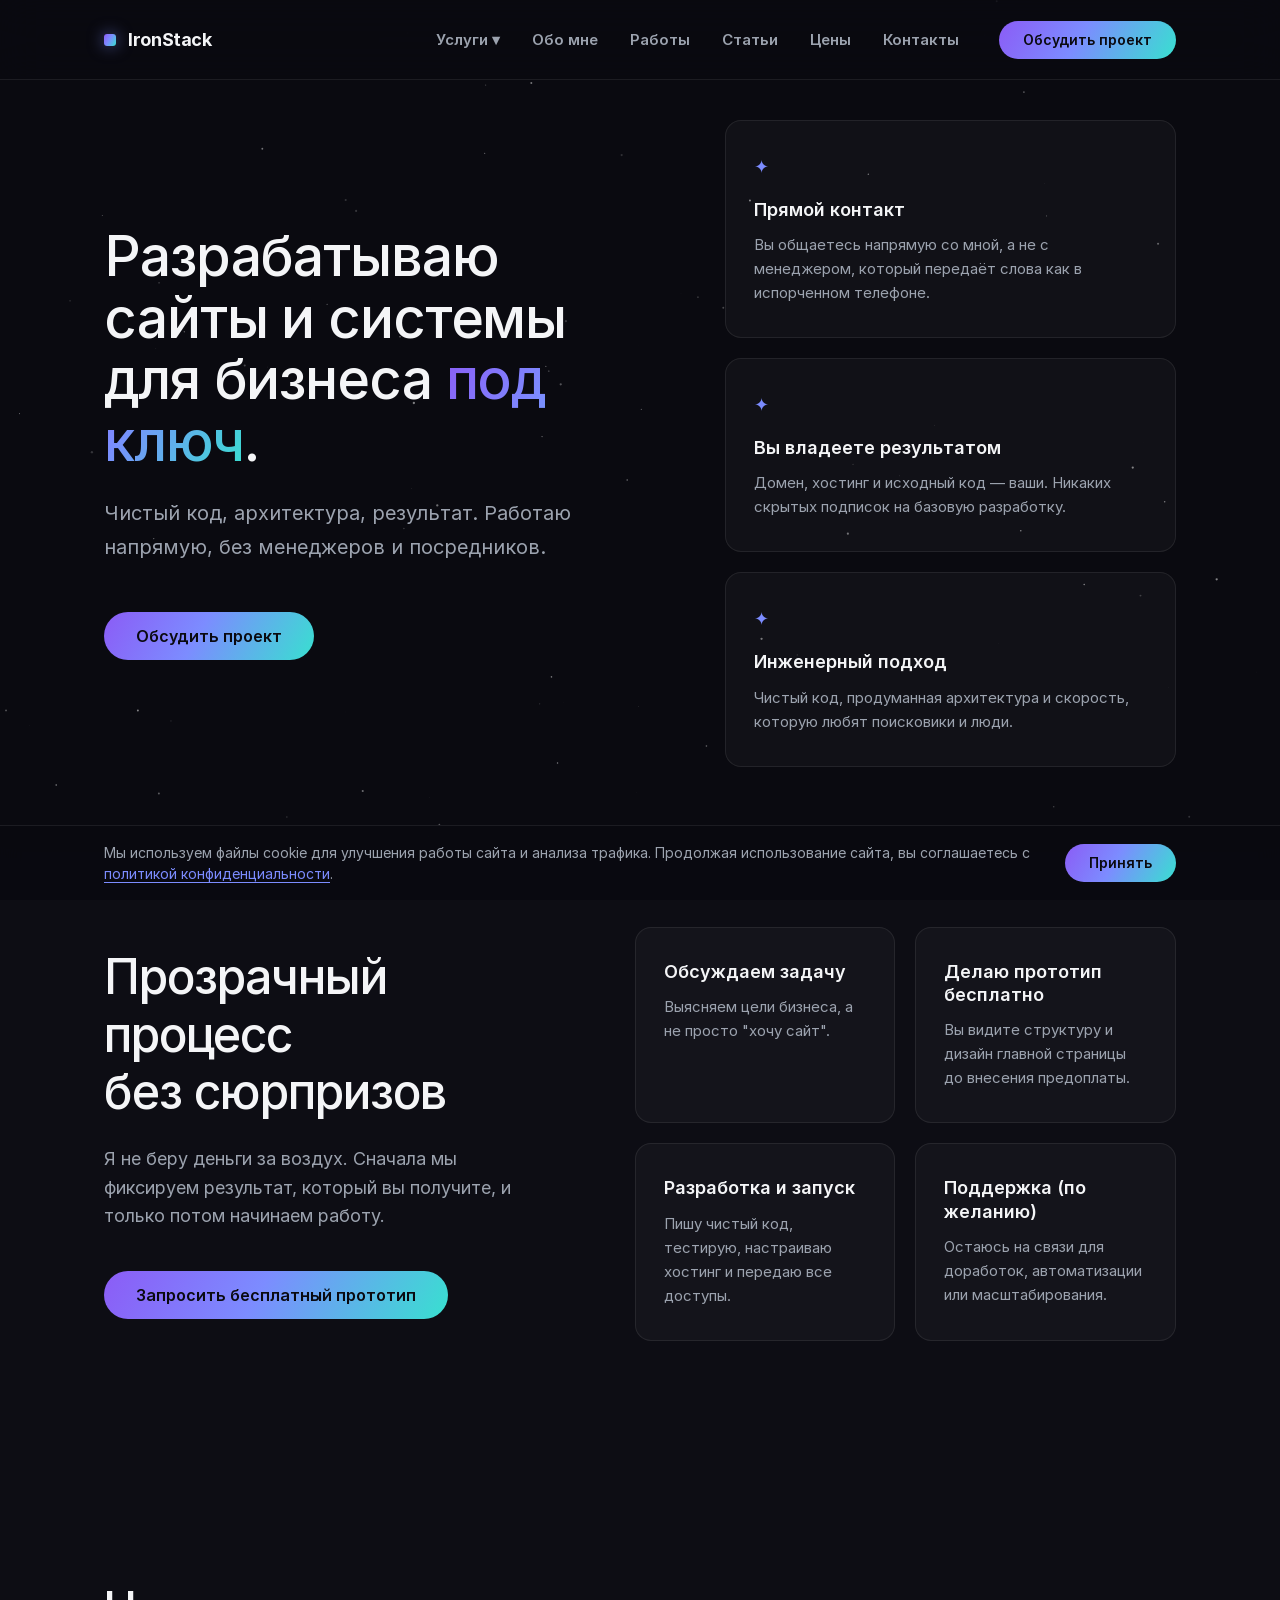
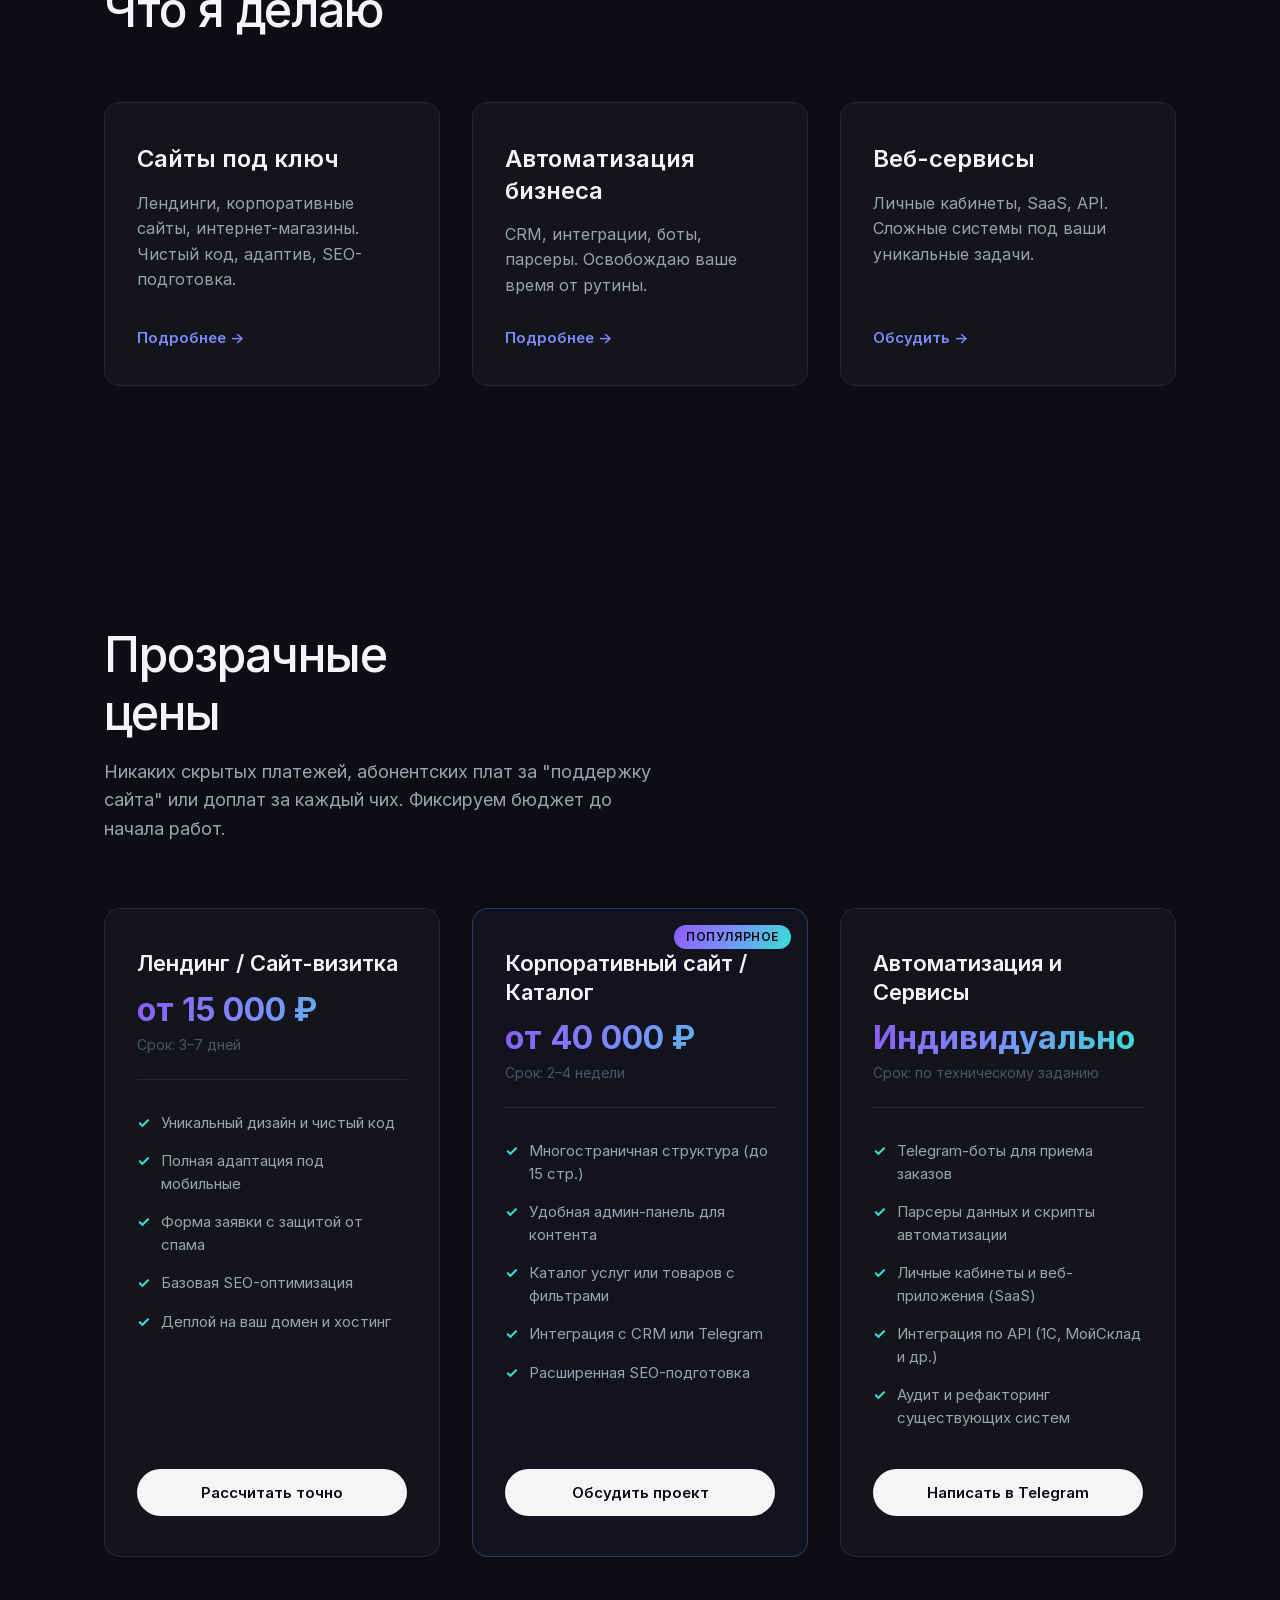
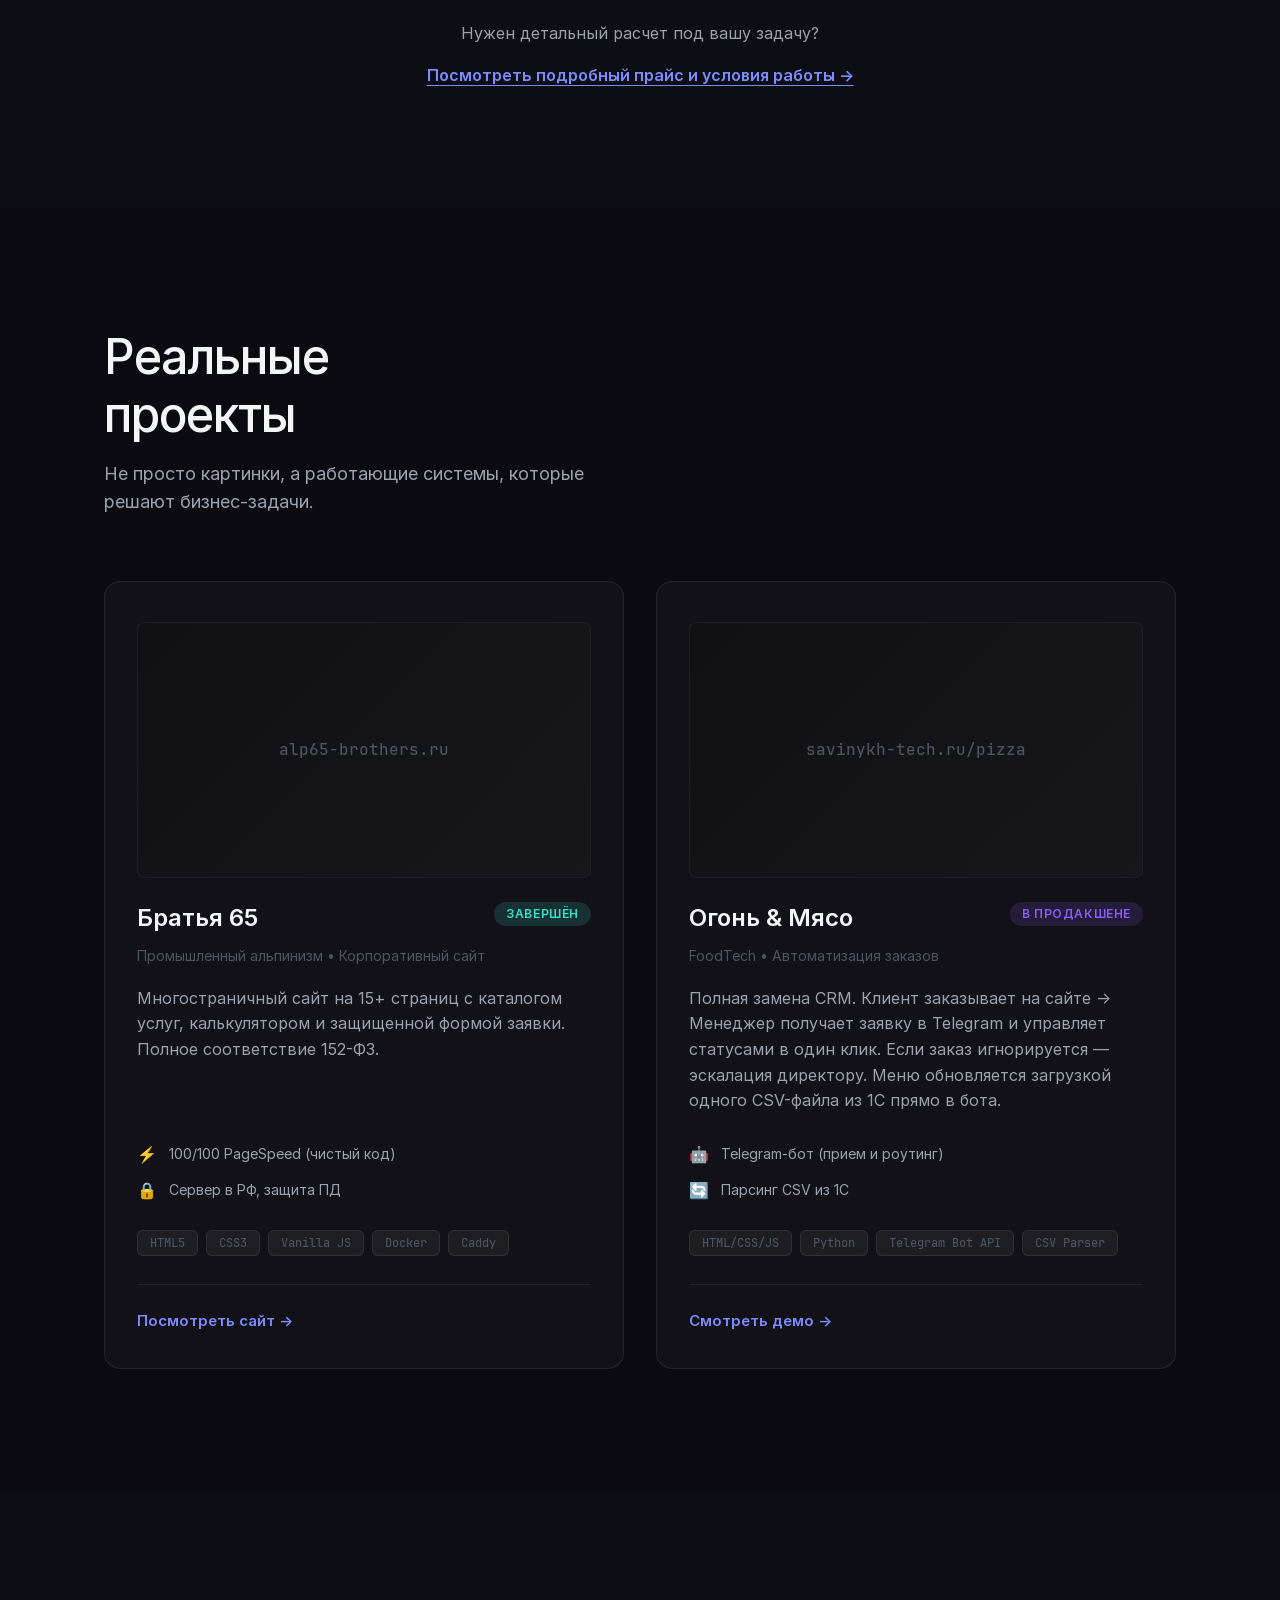
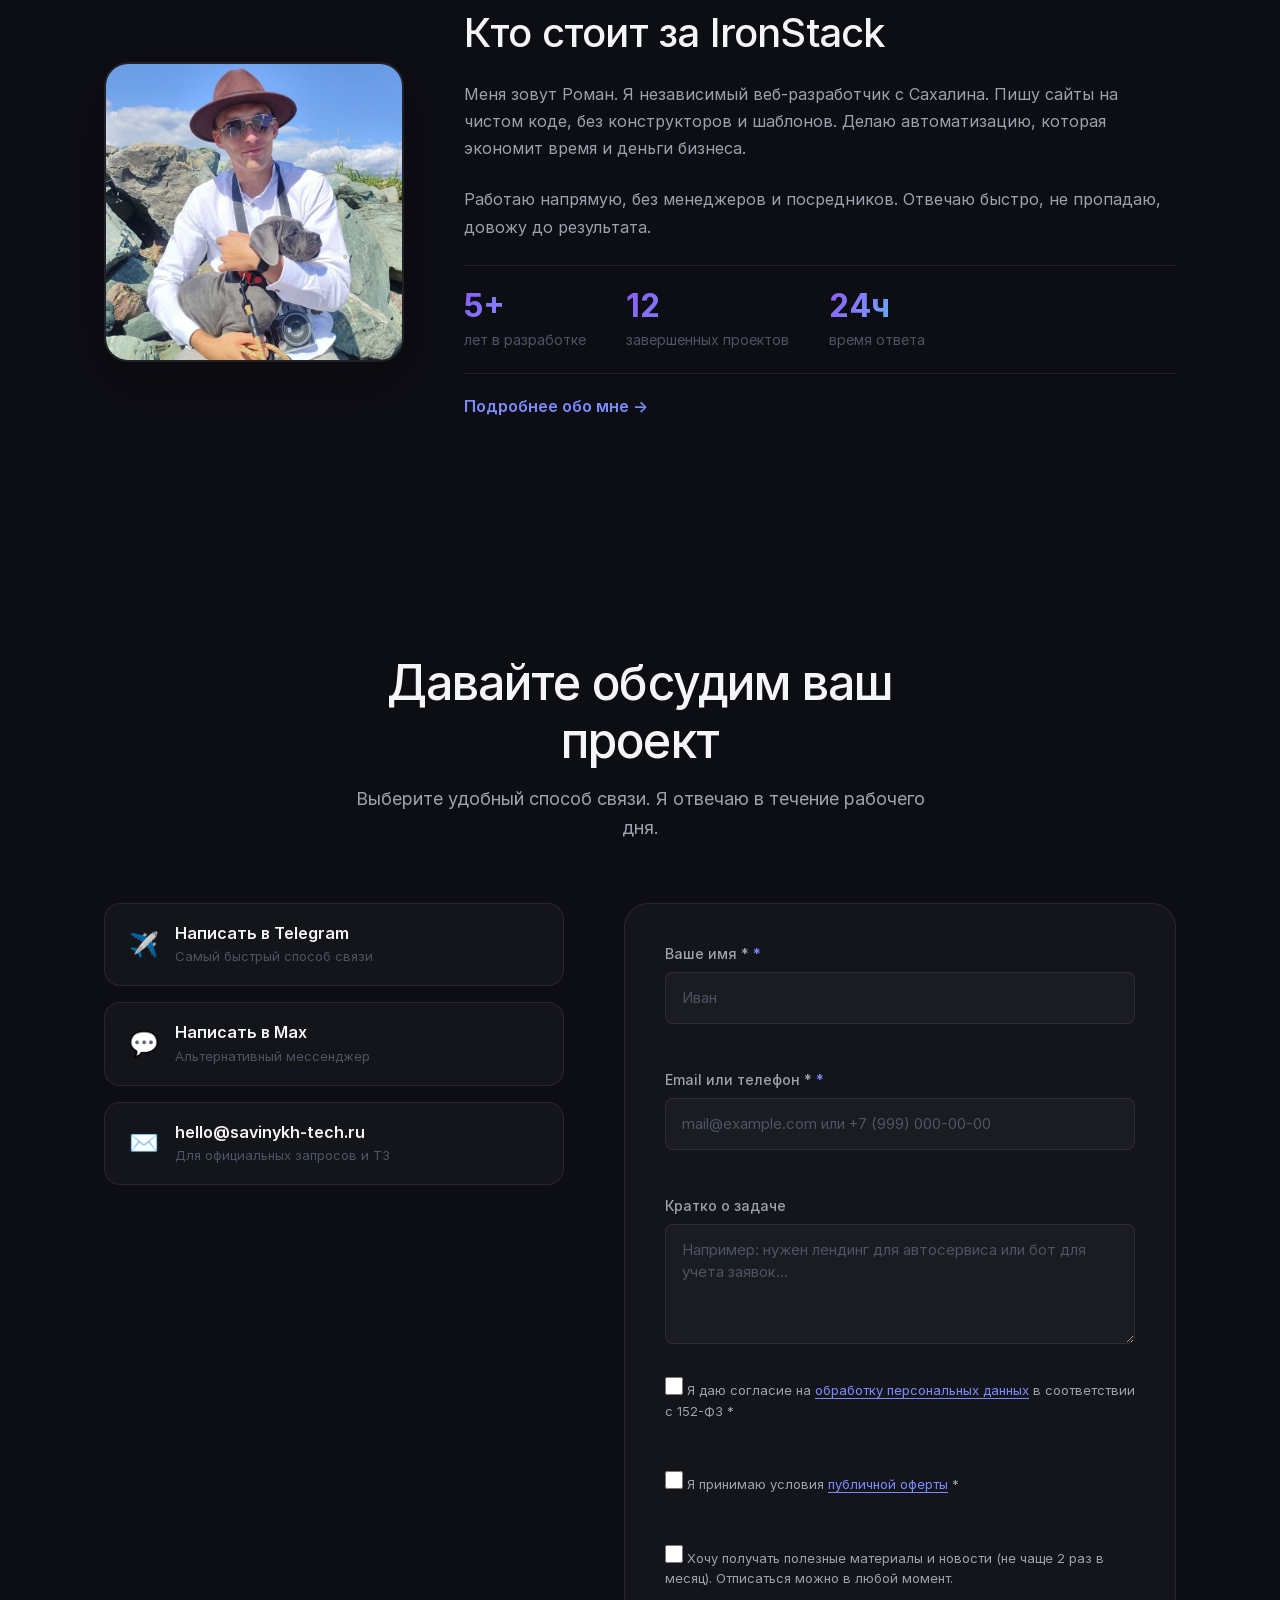
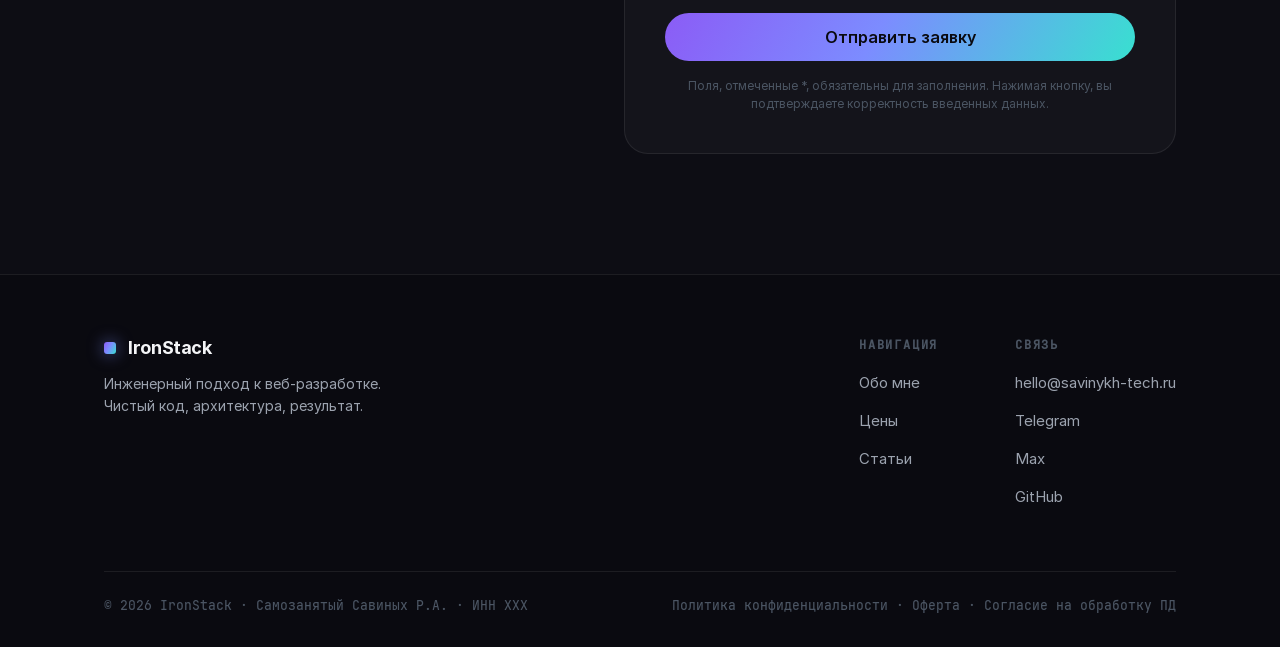
==== commit 238d2b64: "сделали страницу цены" ====
--- a/index.html
+++ b/index.html
@@ -12,7 +12,7 @@
 
     <!-- Open Graph -->
     <meta property="og:type" content="website" />
-    <meta property="og:url" content="https://ironstack.ru/" />
+    <meta property="og:url" content="https://savinykh-tech.ru/" />
     <meta
       property="og:title"
       content="IronStack — Независимый веб-разработчик"
@@ -21,8 +21,30 @@
       property="og:description"
       content="Разрабатываю сайты и системы для бизнеса под ключ. Чистый код, архитектура, результат."
     />
-    <meta property="og:image" content="https://ironstack.ru/og.jpg" />
+    <meta property="og:image" content="https://savinykh-tech.ru/og.jpg" />
     <meta property="og:site_name" content="IronStack" />
+    <!-- Schema.org разметка для поисковиков -->
+    <script type="application/ld+json">
+      {
+        "@context": "https://schema.org",
+        "@type": "ProfessionalService",
+        "name": "IronStack",
+        "description": "Независимый веб-разработчик. Создание сайтов под ключ, автоматизация бизнеса и веб-сервисы на чистом коде.",
+        "url": "https://savinykh-tech.ru",
+        "telephone": "+79147436868",
+        "email": "hello@savinykh-tech.ru",
+        "address": {
+          "@type": "PostalAddress",
+          "addressLocality": "Южно-Сахалинск",
+          "addressCountry": "RU"
+        },
+        "founder": {
+          "@type": "Person",
+          "name": "Савиных Роман Александрович"
+        },
+        "priceRange": "от 15 000 ₽"
+      }
+    </script>
 
     <link rel="icon" type="image/svg+xml" href="favicon.svg" />
     <link rel="stylesheet" href="css/variables.css" />
@@ -60,6 +82,7 @@
                 </li>
               </ul>
             </li>
+            <li><a href="about.html" class="header__link">Обо мне</a></li>
             <li><a href="#works" class="header__link">Работы</a></li>
             <li><a href="journal.html" class="header__link">Статьи</a></li>
             <li><a href="pricing.html" class="header__link">Цены</a></li>
@@ -387,7 +410,7 @@
         </div>
       </section>
       <!-- 6. ABOUT SECTION -->
-      <section class="about">
+      <section class="about section--alt">
         <div class="container">
           <div class="about__grid">
             <div class="about__photo">
@@ -468,12 +491,12 @@
               </a>
 
               <a
-                href="mailto:hello@ironstack.ru"
+                href="mailto:hello@savinykh-tech.ru"
                 class="contact-btn contact-btn--email"
               >
                 <span class="contact-btn__icon">✉️</span>
                 <span class="contact-btn__text">
-                  <strong>hello@ironstack.ru</strong>
+                  <strong>hello@savinykh-tech.ru</strong>
                   <span>Для официальных запросов и ТЗ</span>
                 </span>
               </a>
@@ -593,13 +616,13 @@
           <div class="footer__cols">
             <div class="footer__col">
               <h4>Навигация</h4>
-              <a href="web-dev.html">Сайты под ключ</a>
-              <a href="automation.html">Автоматизация</a>
+              <a href="about.html">Обо мне</a>
               <a href="pricing.html">Цены</a>
+              <a href="journal.html">Статьи</a>
             </div>
             <div class="footer__col">
               <h4>Связь</h4>
-              <a href="mailto:hello@ironstack.ru">hello@ironstack.ru</a>
+              <a href="mailto:hello@savinykh-tech.ru">hello@savinykh-tech.ru</a>
               <a href="https://t.me/your_telegram_username" target="_blank"
                 >Telegram</a
               >
--- a/css/cosmos.css
+++ b/css/cosmos.css
@@ -1,7 +1,10 @@
+/* ===== CANVAS BACKGROUND ===== */
 #cosmos-canvas {
     position: fixed;
-    inset: 0;
-    z-index: 0;
+    top: 0;
+    left: 0;
+    width: 100%;
+    height: 100vh;
+    z-index: -1;
     pointer-events: none;
-    display: block;
 }
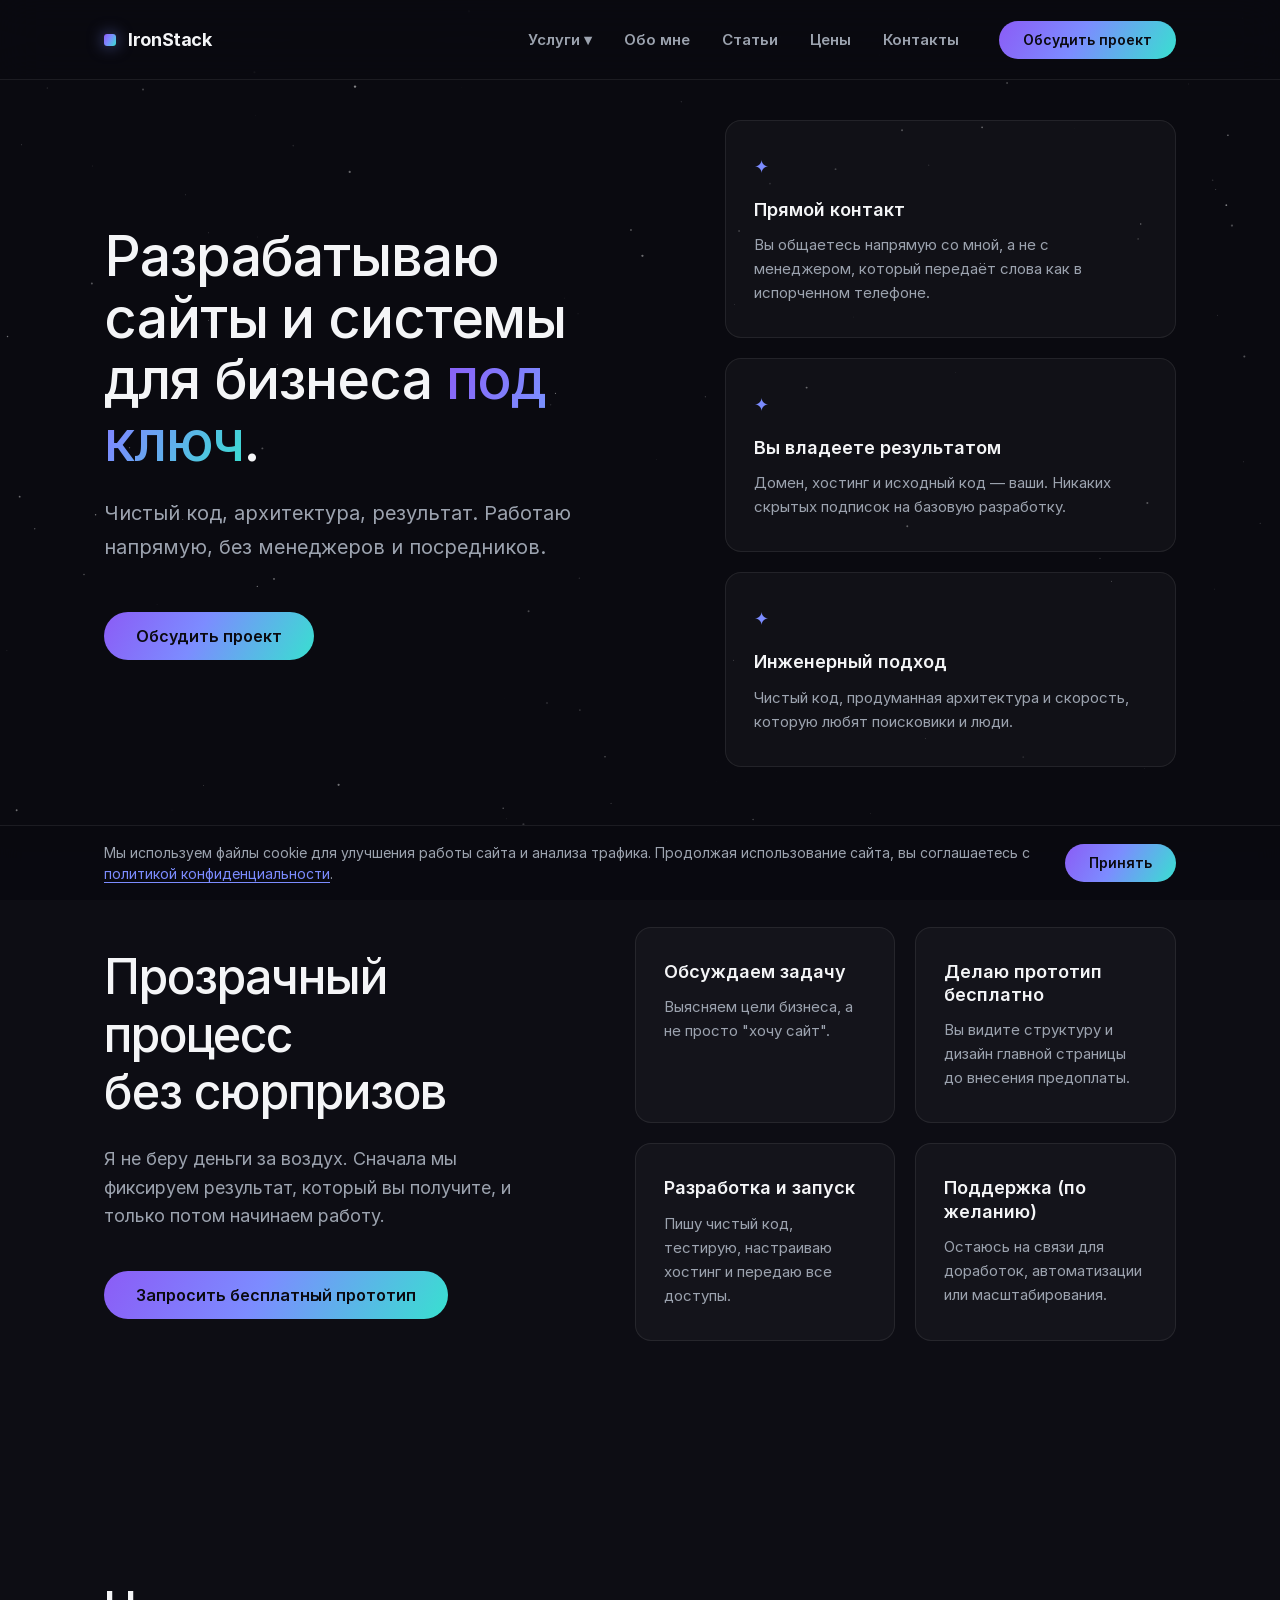
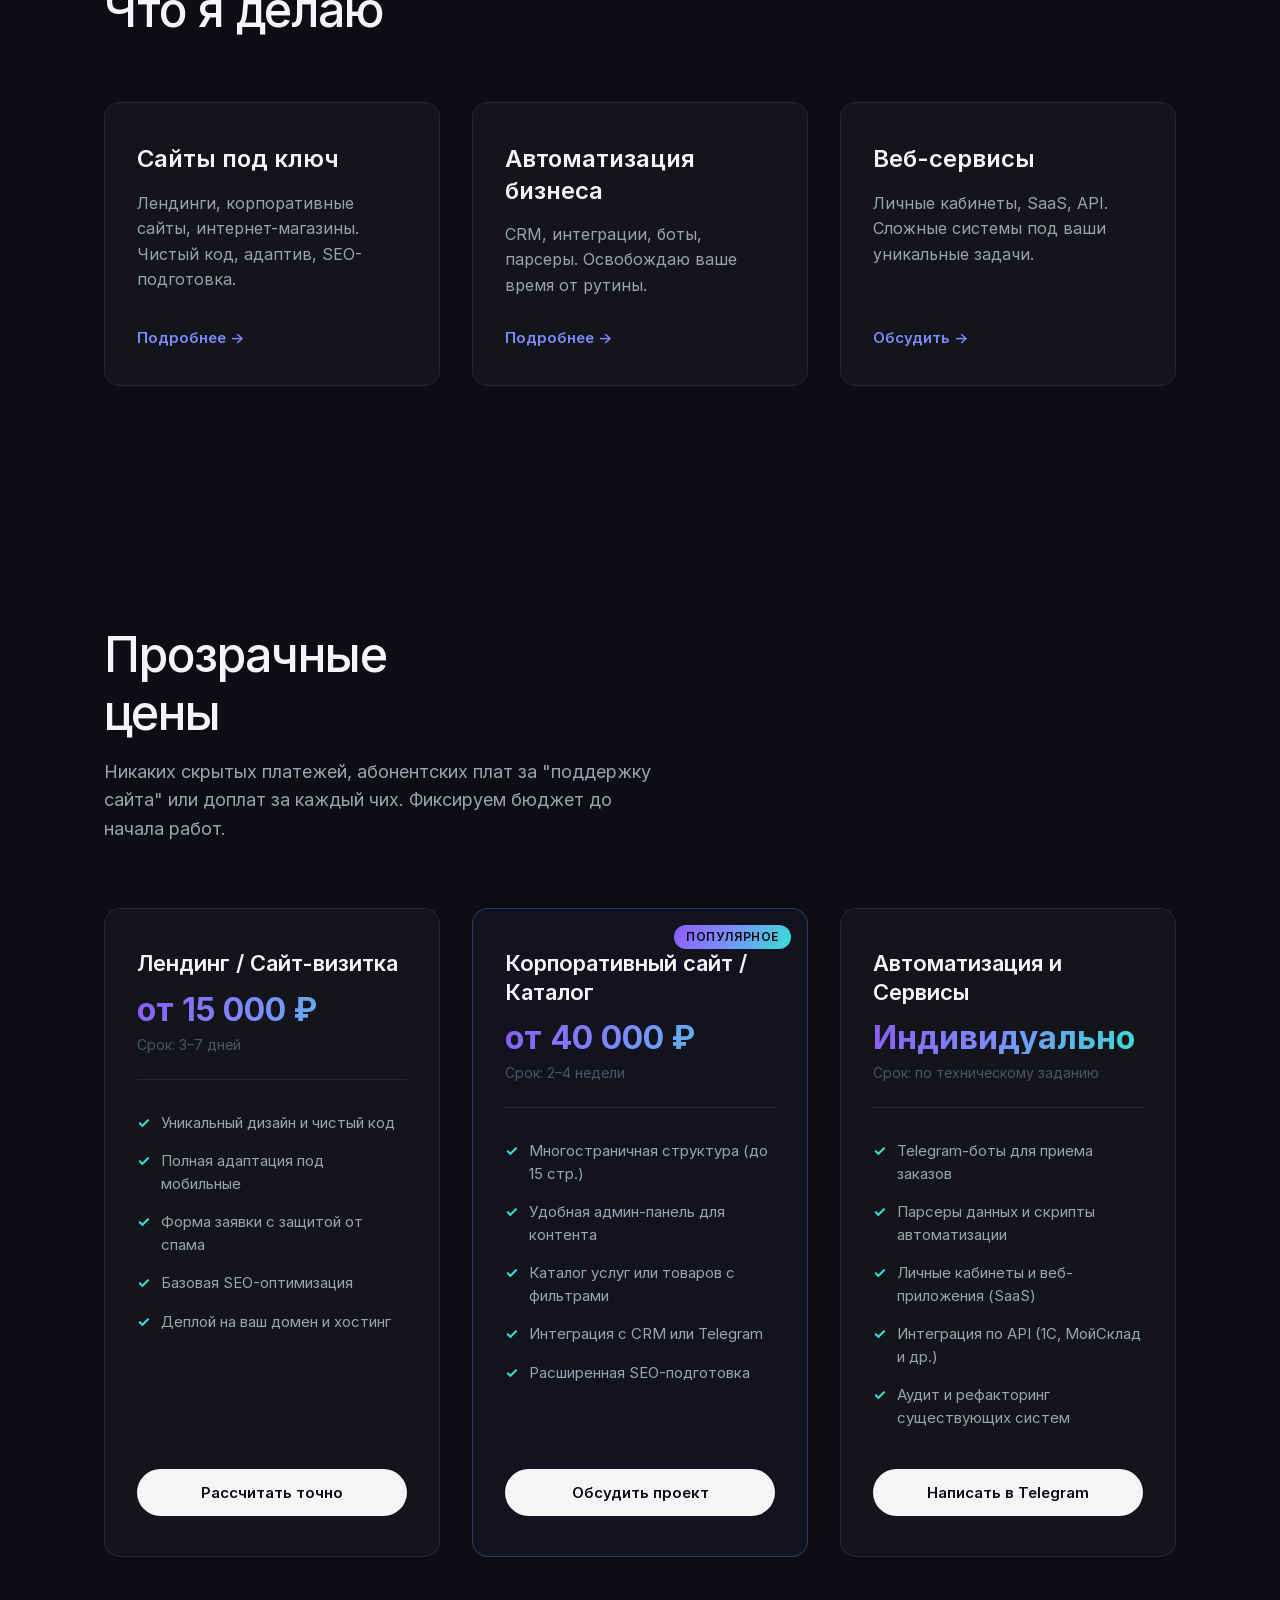
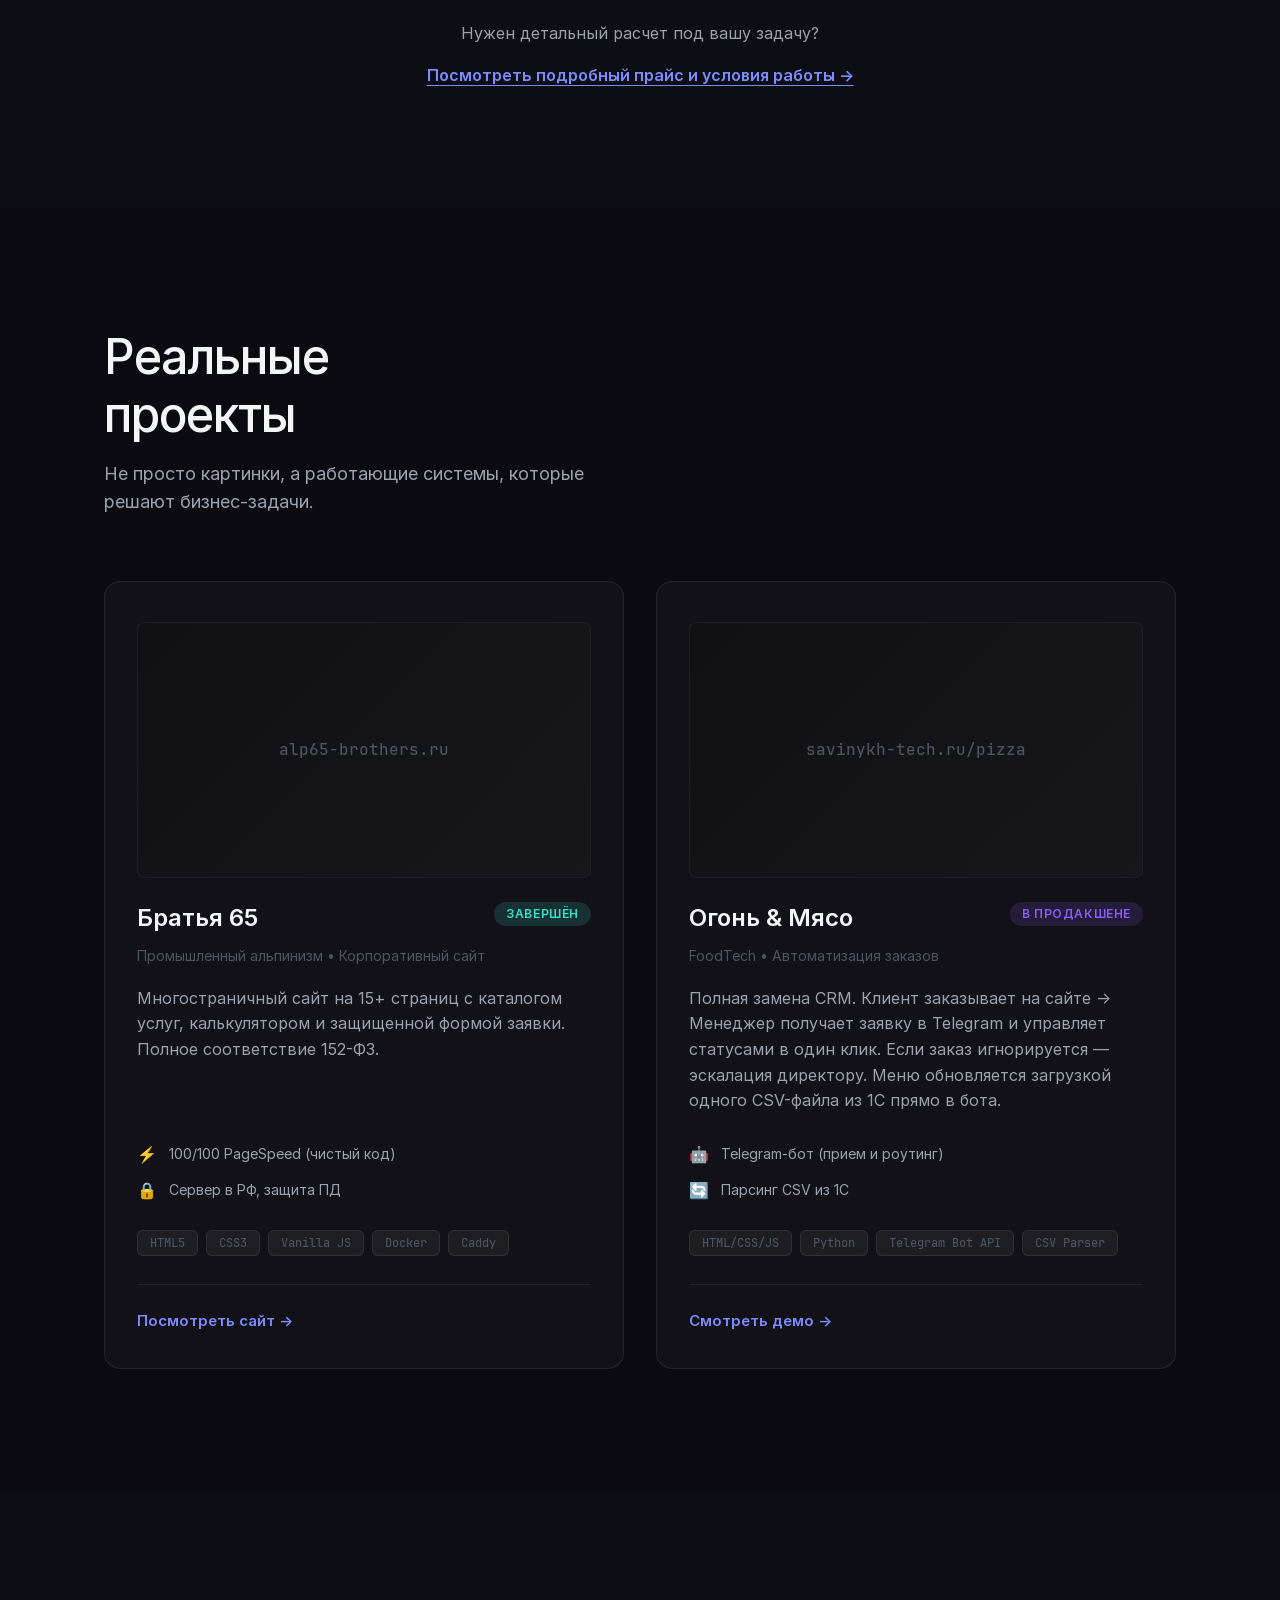
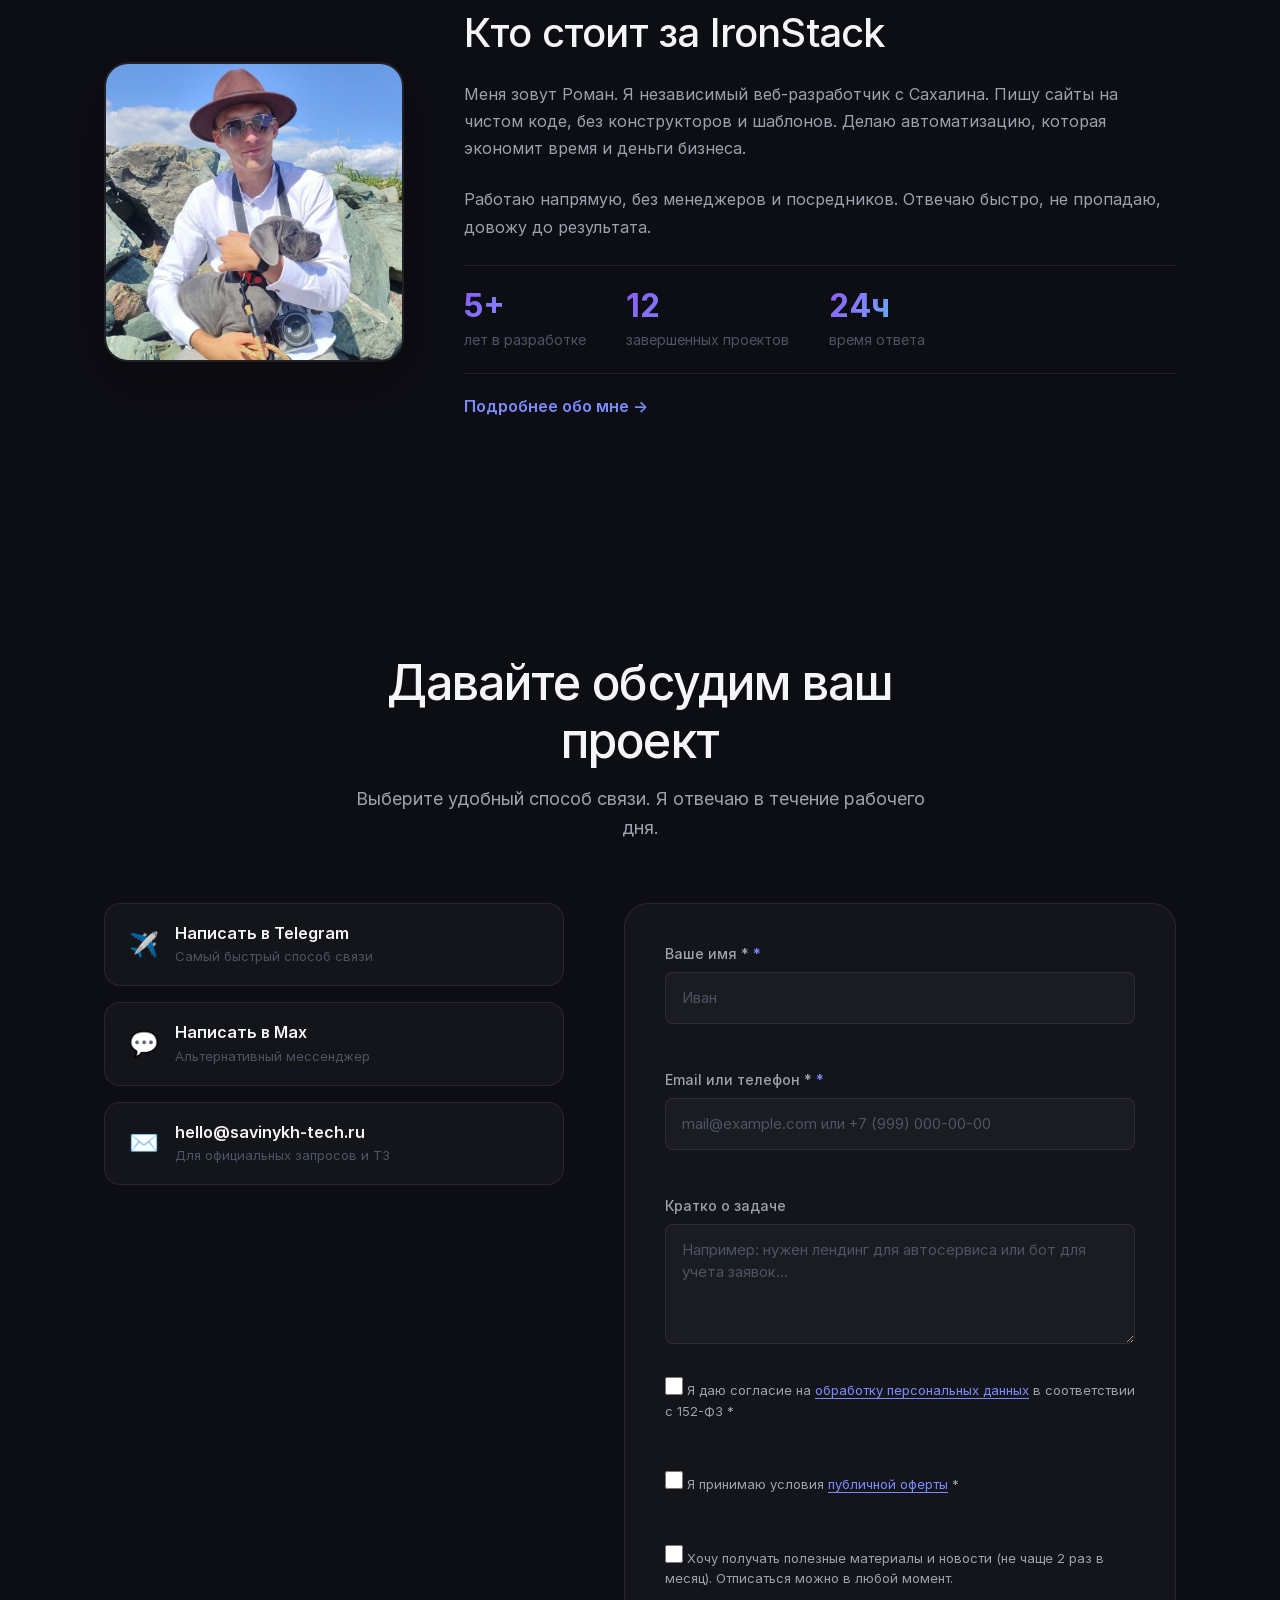
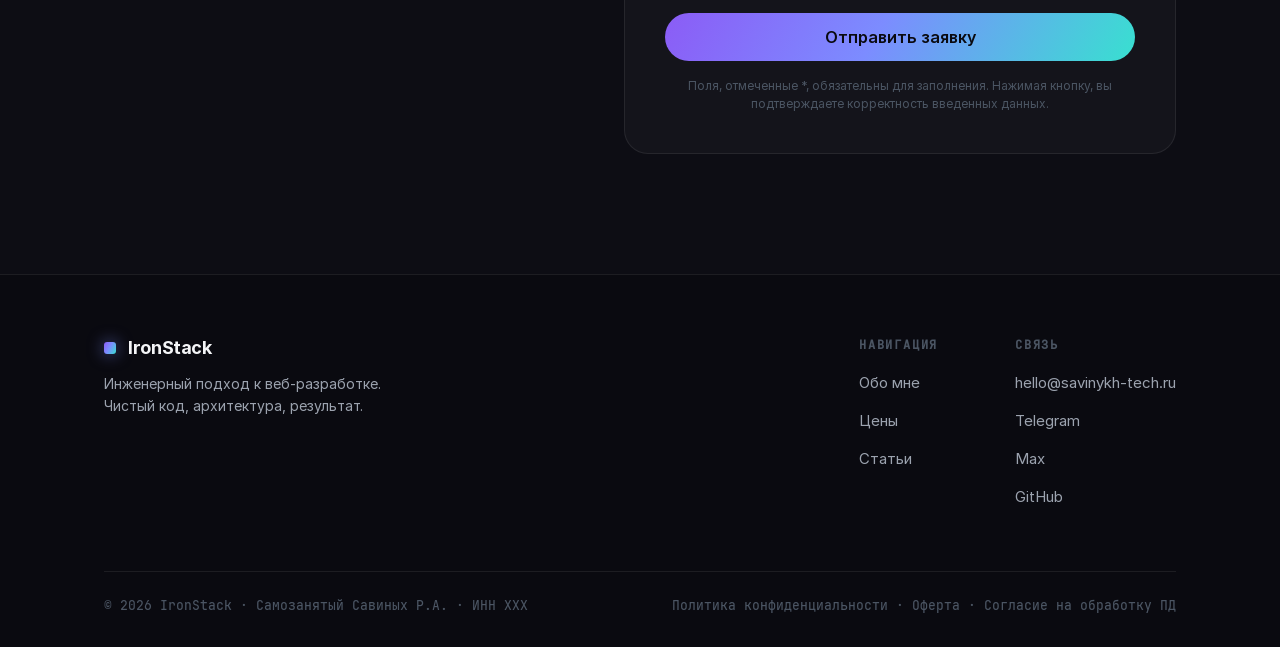
==== commit f052597d: "feat: initial commit - portfolio website IronStack" ====
--- a/index.html
+++ b/index.html
@@ -83,7 +83,7 @@
               </ul>
             </li>
             <li><a href="about.html" class="header__link">Обо мне</a></li>
-            <li><a href="#works" class="header__link">Работы</a></li>
+
             <li><a href="journal.html" class="header__link">Статьи</a></li>
             <li><a href="pricing.html" class="header__link">Цены</a></li>
             <li><a href="#contact" class="header__link">Контакты</a></li>
--- a/css/variables.css
+++ b/css/variables.css
@@ -7,6 +7,7 @@
     --bg-base: #0A0A10;
     --bg-card: rgba(255, 255, 255, 0.03);
     --bg-card-hover: rgba(255, 255, 255, 0.06);
+    --bg-section-alt: #0D0D14;
 
     --text-primary: #F4F5F7;
     --text-secondary: #9CA3AF;
@@ -26,10 +27,4 @@
     --radius-sm: 8px;
     --radius-md: 16px;
     --radius-lg: 24px;
-
-
-    /* ... существующие переменные ... */
-    --bg-section-alt: #0D0D14;
-    /* Чуть светлее основного фона */
-
 }
--- a/css/header.css
+++ b/css/header.css
@@ -128,6 +128,46 @@
     box-shadow: 0 10px 30px rgba(124, 140, 255, 0.35);
 }
 
+/* ===== Кнопка переключения темы ===== */
+.theme-toggle {
+    background: rgba(255, 255, 255, 0.05);
+    border: 1px solid var(--border-color);
+    border-radius: 50%;
+    width: 40px;
+    height: 40px;
+    display: flex;
+    align-items: center;
+    justify-content: center;
+    cursor: pointer;
+    transition: all 0.3s ease;
+    padding: 0;
+    flex-shrink: 0;
+}
+
+.theme-toggle:hover {
+    background: rgba(255, 255, 255, 0.1);
+    transform: rotate(20deg) scale(1.05);
+}
+
+.theme-toggle:active {
+    transform: rotate(0deg) scale(0.95);
+}
+
+.theme-toggle__icon {
+    font-size: 18px;
+    line-height: 1;
+    transition: transform 0.3s ease;
+}
+
+/* Адаптация под светлую тему */
+[data-theme="light"] .theme-toggle {
+    background: rgba(0, 0, 0, 0.05);
+}
+
+[data-theme="light"] .theme-toggle:hover {
+    background: rgba(0, 0, 0, 0.1);
+}
+
 @media (max-width: 980px) {
     .header__nav {
         display: none;
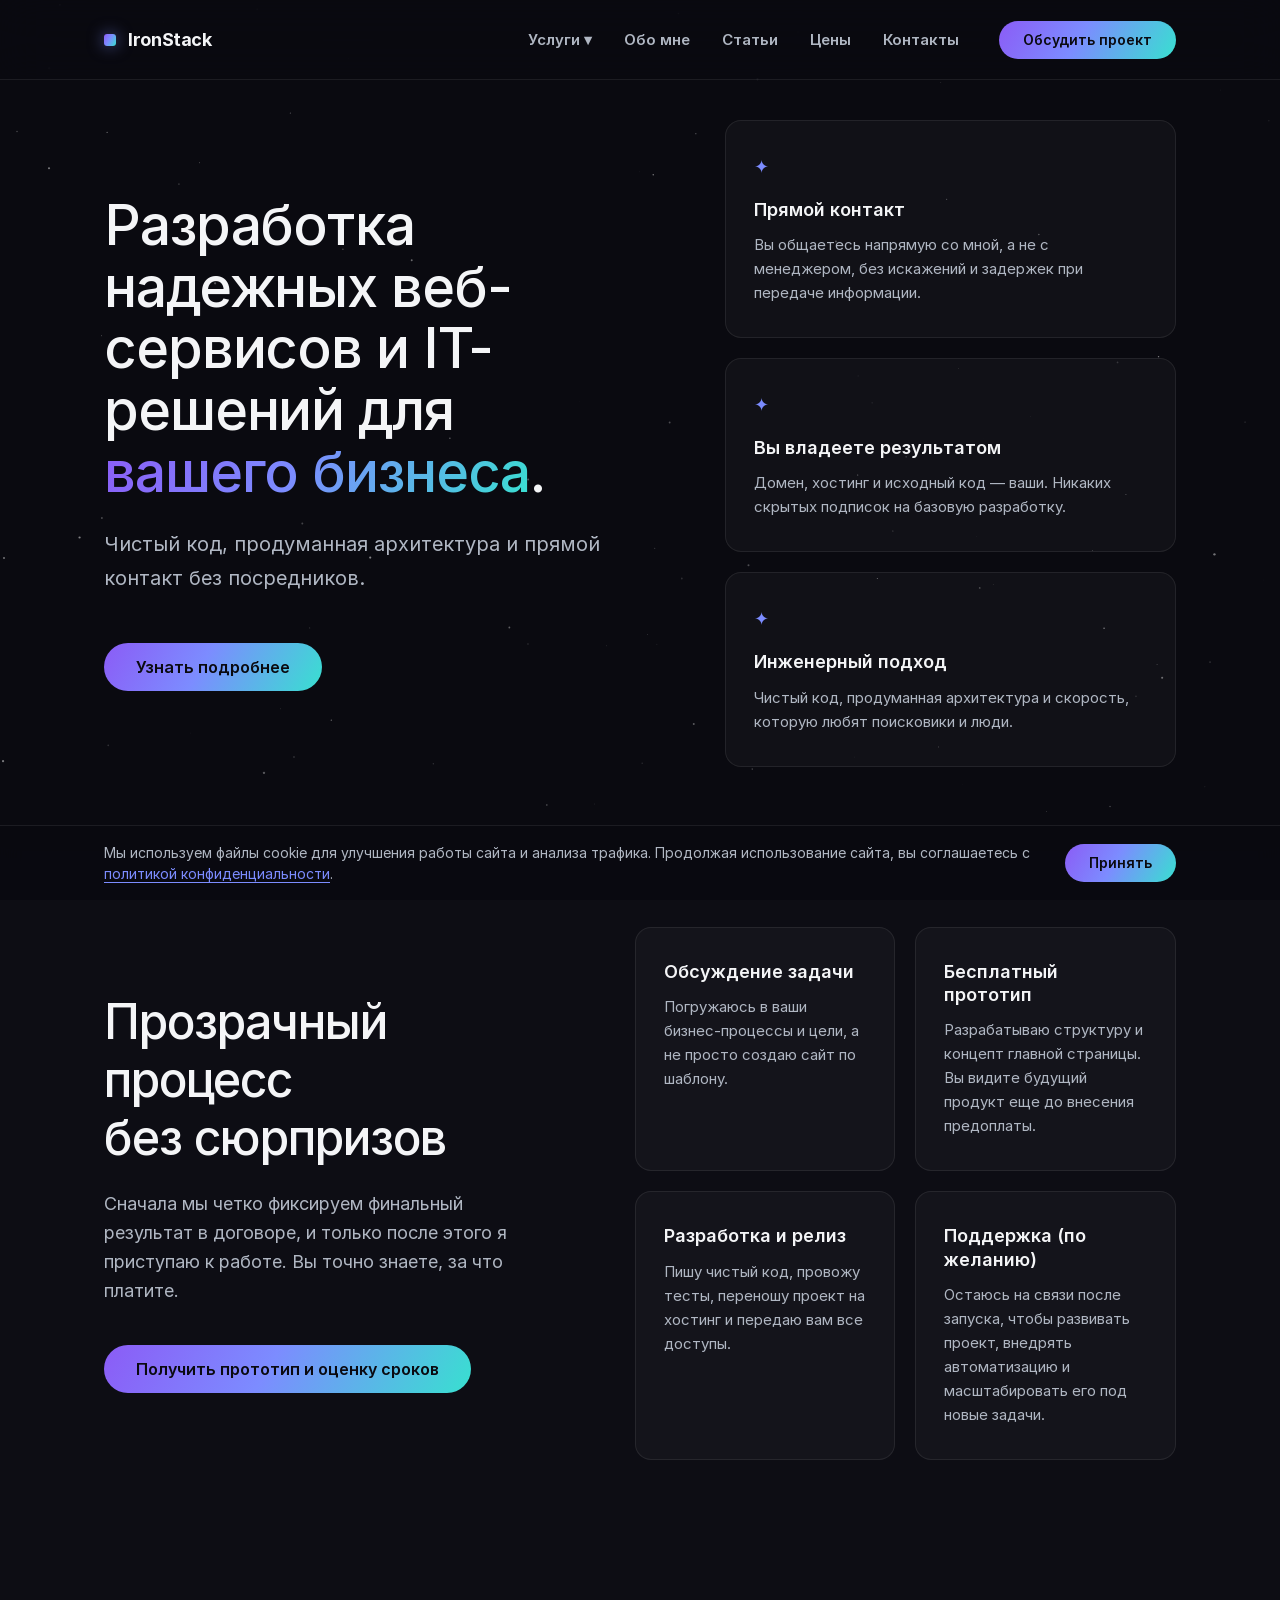
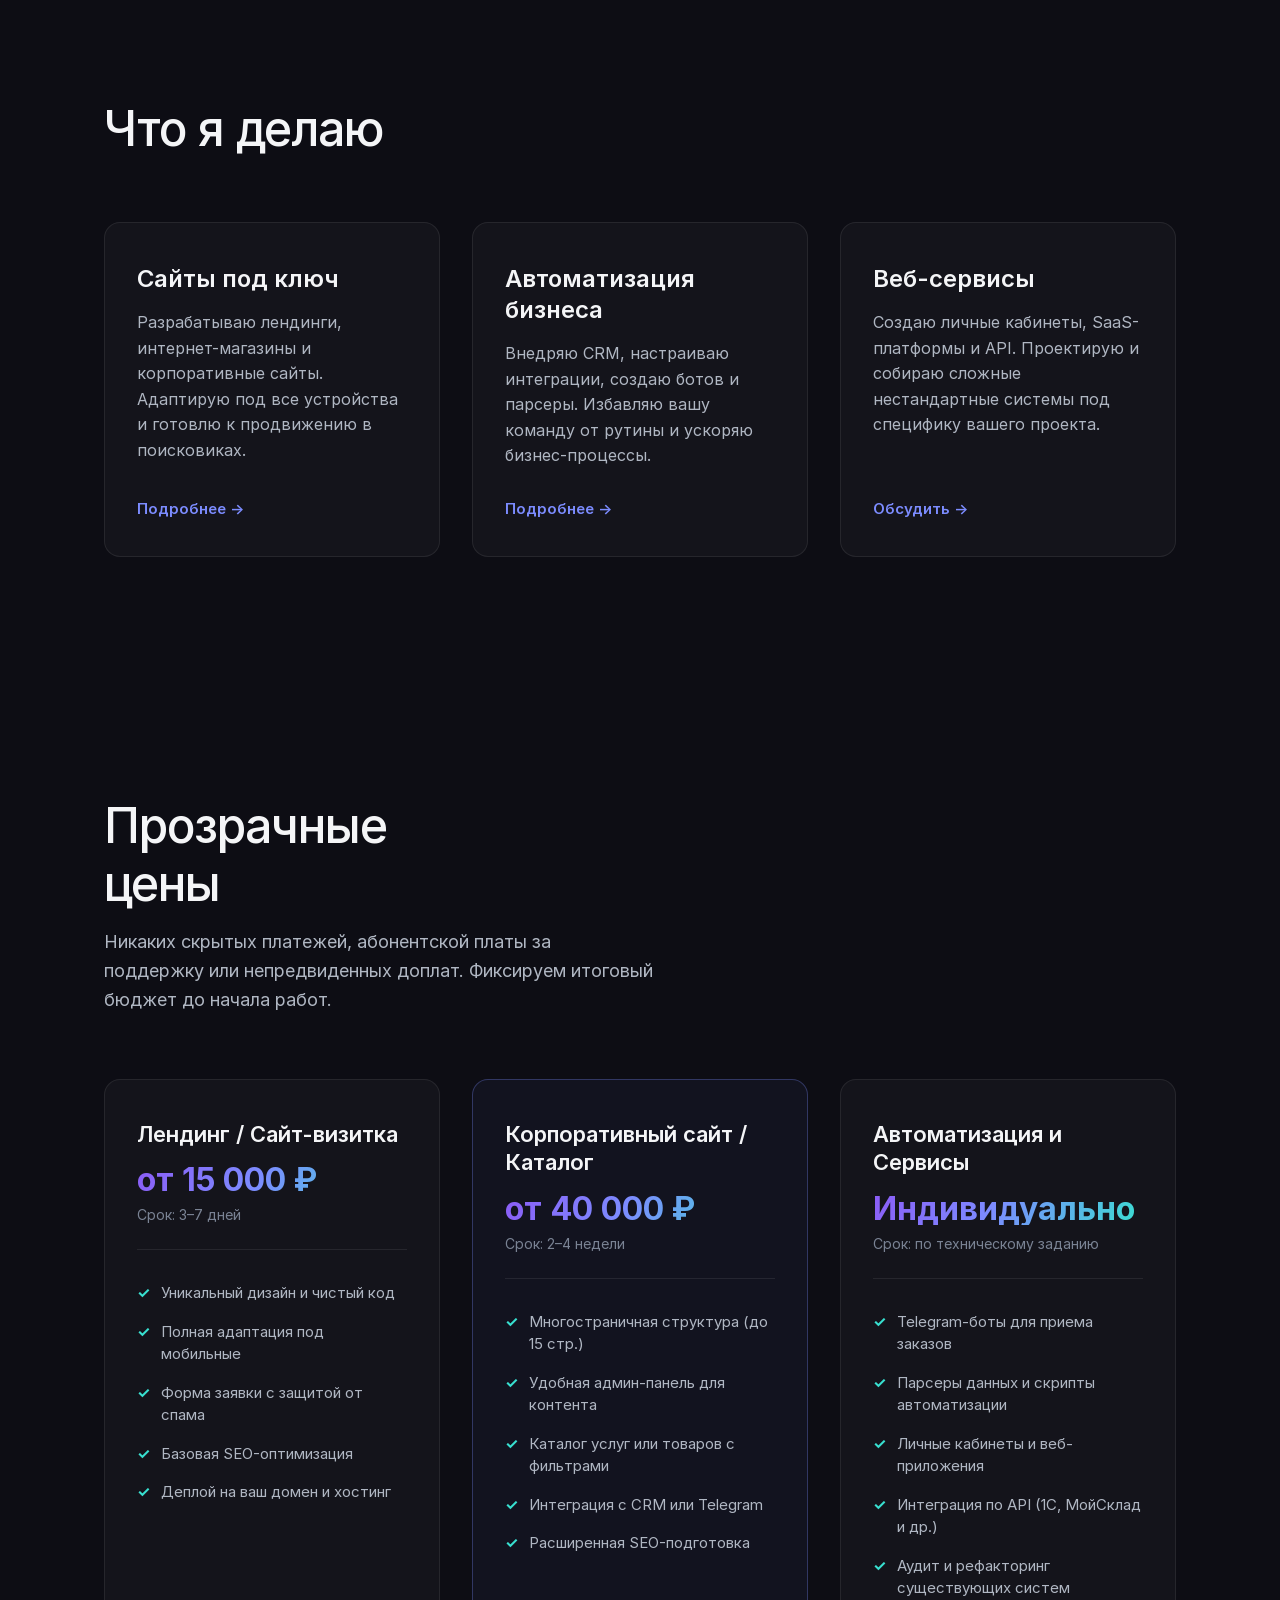
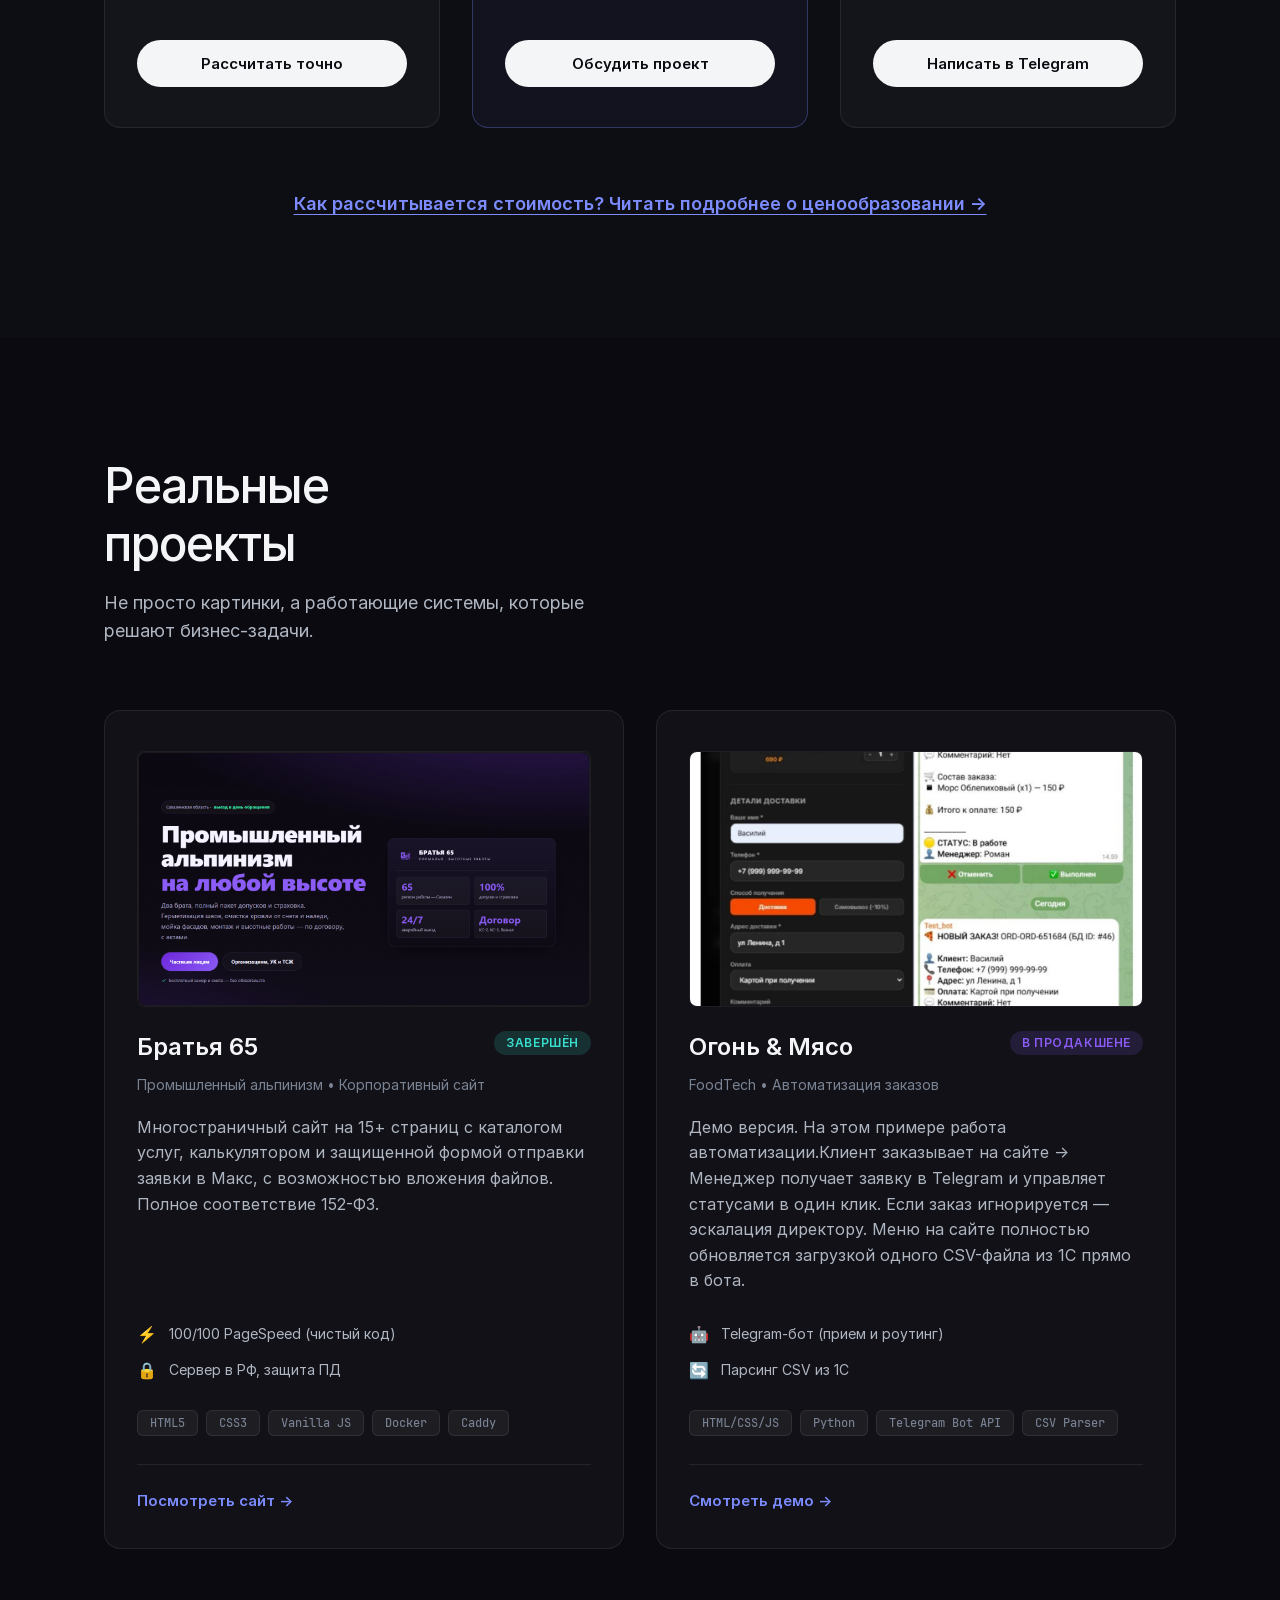
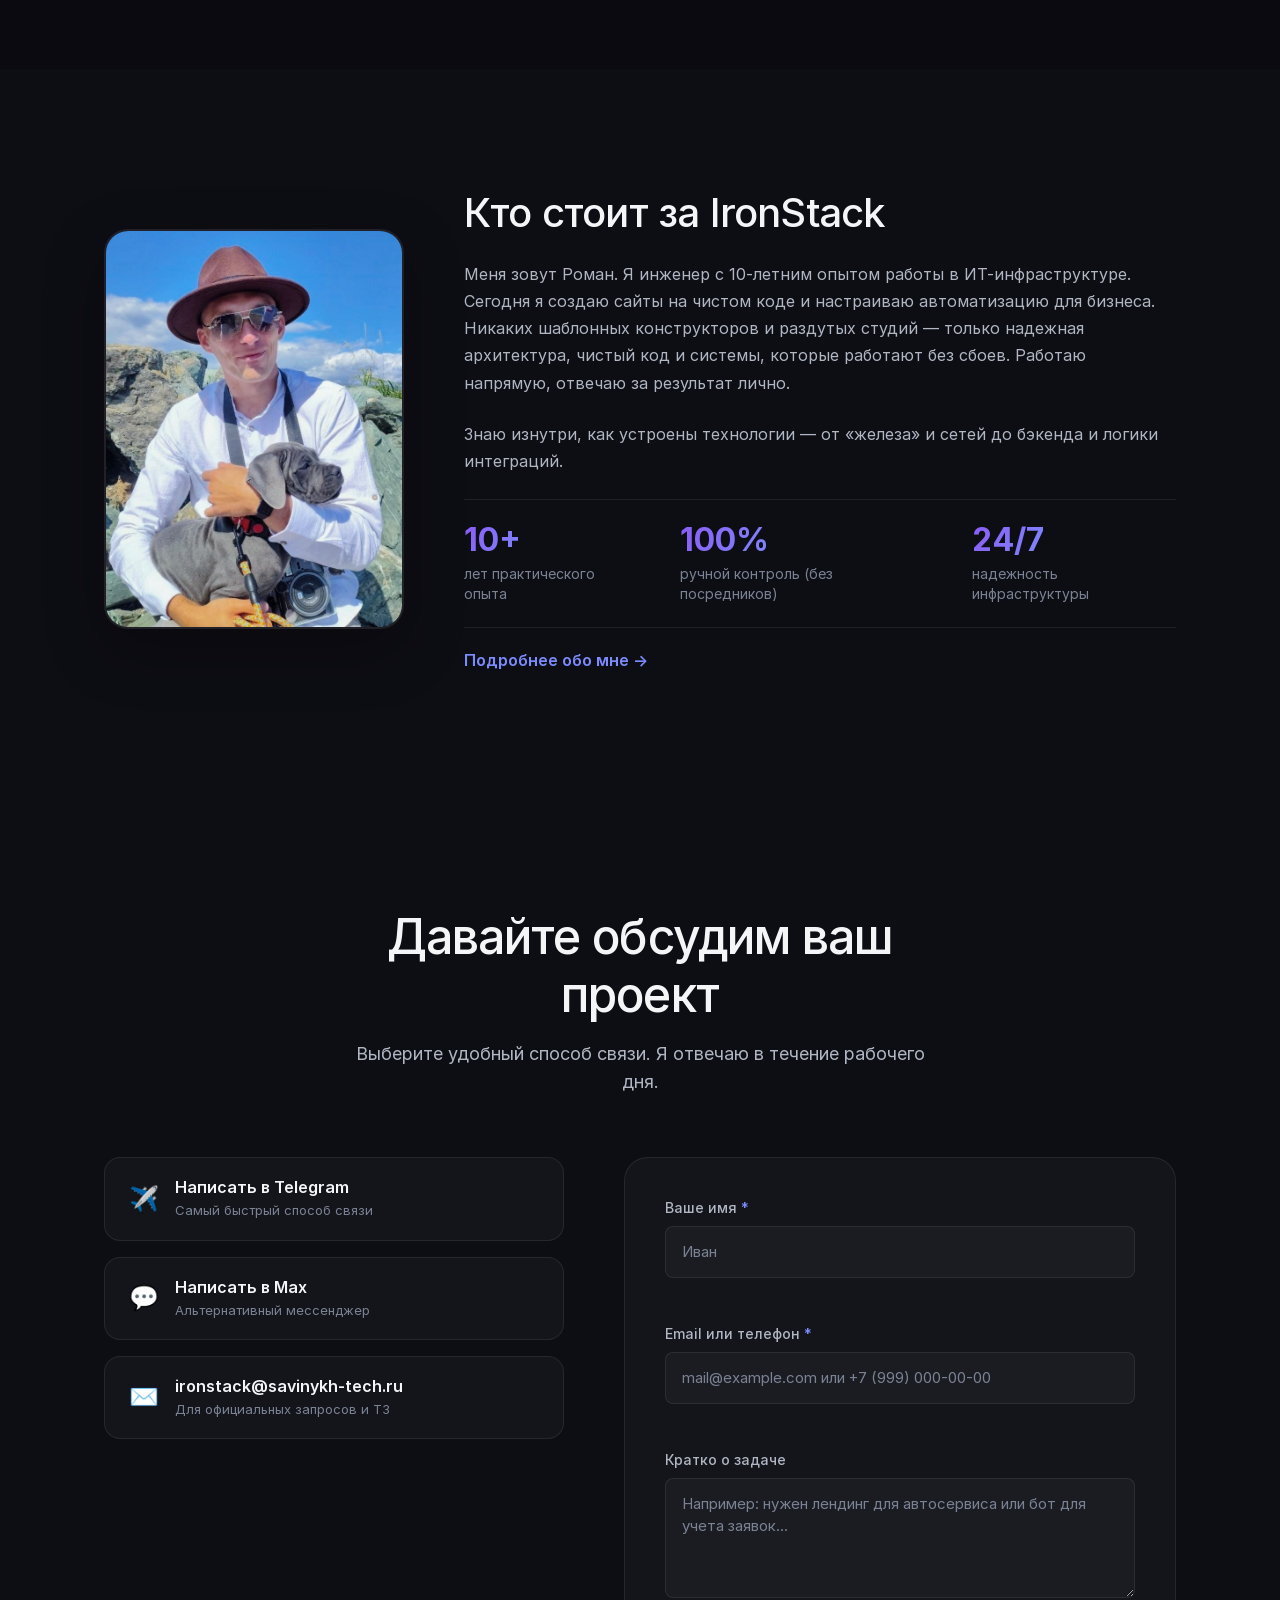
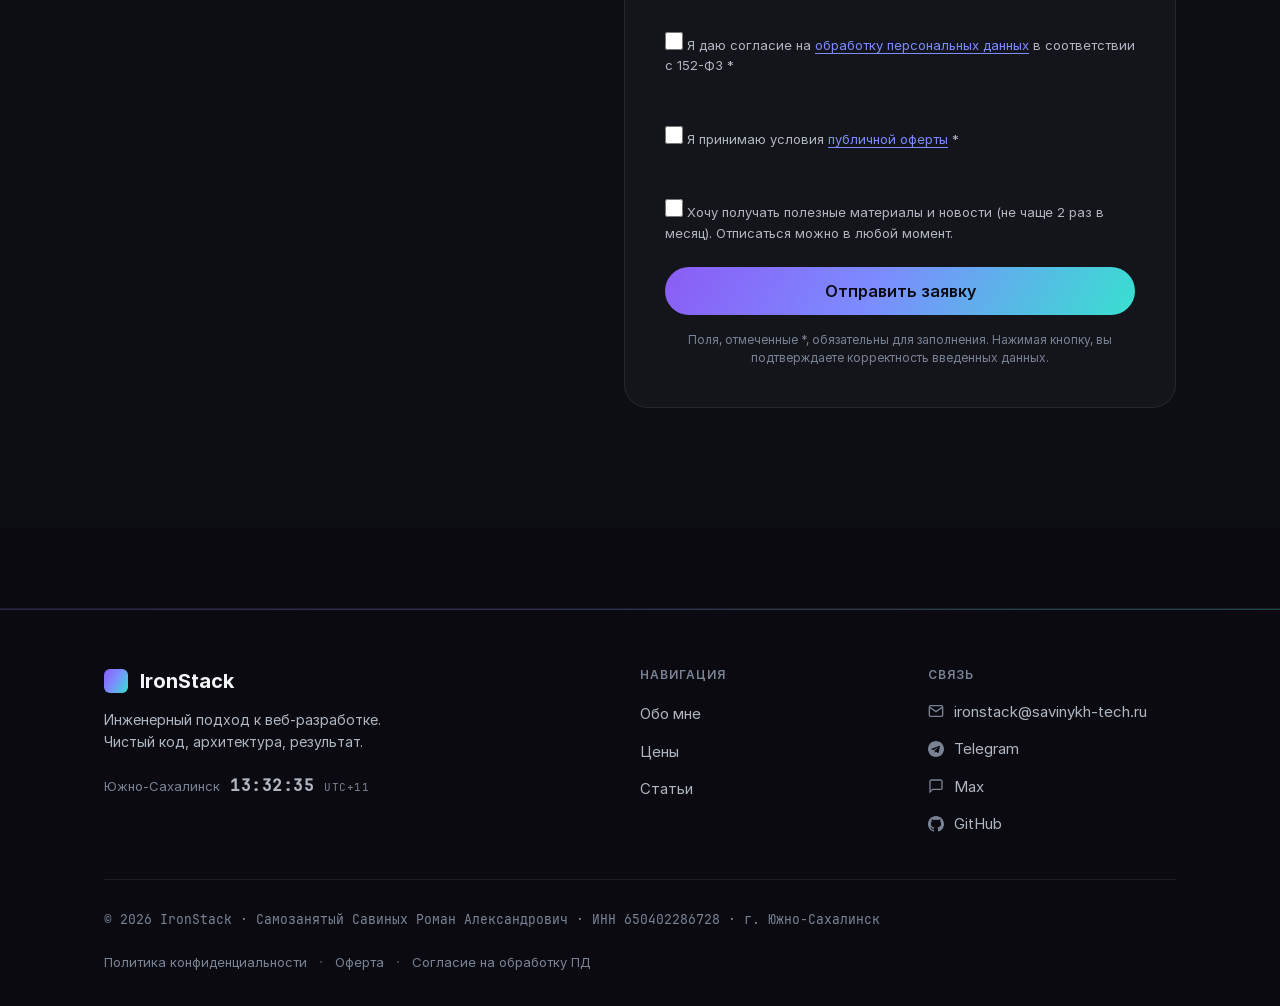
==== commit 01111bdd: "Финальная подготовка к деплою: исправлены стили, обновлены цены, добавлены иконки" ====
--- a/index.html
+++ b/index.html
@@ -9,6 +9,7 @@
       content="Разработка сайтов и веб-сервисов под ключ. Чистый код, архитектура, результат. Работаю напрямую, без посредников."
     />
     <meta name="theme-color" content="#0A0A10" />
+    <link rel="canonical" href="https://savinykh-tech.ru/" />
 
     <!-- Open Graph -->
     <meta property="og:type" content="website" />
@@ -32,7 +33,7 @@
         "description": "Независимый веб-разработчик. Создание сайтов под ключ, автоматизация бизнеса и веб-сервисы на чистом коде.",
         "url": "https://savinykh-tech.ru",
         "telephone": "+79147436868",
-        "email": "hello@savinykh-tech.ru",
+        "email": "ironstack@savinykh-tech.ru",
         "address": {
           "@type": "PostalAddress",
           "addressLocality": "Южно-Сахалинск",
@@ -42,7 +43,7 @@
           "@type": "Person",
           "name": "Савиных Роман Александрович"
         },
-        "priceRange": "от 15 000 ₽"
+        "priceRange": "15000-100000 RUB"
       }
     </script>
 
@@ -99,16 +100,16 @@
         <div class="container hero__inner">
           <div class="hero__content">
             <h1 class="hero__title">
-              Разрабатываю сайты и системы<br />
-              для бизнеса <span class="grad-text">под ключ</span>.
+              Разработка надежных веб-сервисов и IT-решений для
+              <span class="grad-text">вашего бизнеса</span>.
             </h1>
 
             <p class="hero__subtitle">
-              Чистый код, архитектура, результат. Работаю напрямую, без
-              менеджеров и посредников.
+              Чистый код, продуманная архитектура и прямой контакт без
+              посредников.
             </p>
 
-            <a href="#contact" class="hero__cta">Обсудить проект</a>
+            <a href="web-dev.html" class="hero__cta">Узнать подробнее</a>
           </div>
 
           <div class="hero__visual">
@@ -117,8 +118,8 @@
                 <span class="focus-card__icon">✦</span>
                 <h3>Прямой контакт</h3>
                 <p>
-                  Вы общаетесь напрямую со мной, а не с менеджером, который
-                  передаёт слова как в испорченном телефоне.
+                  Вы общаетесь напрямую со мной, а не с менеджером, без
+                  искажений и задержек при передаче информации.
                 </p>
               </article>
 
@@ -153,42 +154,47 @@
                 Прозрачный процесс<br />без сюрпризов
               </h2>
               <p class="process__subtitle">
-                Я не беру деньги за воздух. Сначала мы фиксируем результат,
-                который вы получите, и только потом начинаем работу.
+                Сначала мы четко фиксируем финальный результат в договоре, и
+                только после этого я приступаю к работе. Вы точно знаете, за что
+                платите.
               </p>
               <a href="#contact" class="process__cta"
-                >Запросить бесплатный прототип</a
+                >Получить прототип и оценку сроков</a
               >
             </div>
 
             <div class="process__right">
               <div class="process-grid">
                 <article class="focus-card">
-                  <h3>Обсуждаем задачу</h3>
-                  <p>Выясняем цели бизнеса, а не просто "хочу сайт".</p>
-                </article>
-
-                <article class="focus-card">
-                  <h3>Делаю прототип бесплатно</h3>
+                  <h3>Обсуждение задачи</h3>
                   <p>
-                    Вы видите структуру и дизайн главной страницы до внесения
-                    предоплаты.
+                    Погружаюсь в ваши бизнес-процессы и цели, а не просто создаю
+                    сайт по шаблону.
                   </p>
                 </article>
 
                 <article class="focus-card">
-                  <h3>Разработка и запуск</h3>
+                  <h3>Бесплатный прототип</h3>
                   <p>
-                    Пишу чистый код, тестирую, настраиваю хостинг и передаю все
-                    доступы.
+                    Разрабатываю структуру и концепт главной страницы. Вы видите
+                    будущий продукт еще до внесения предоплаты.
+                  </p>
+                </article>
+
+                <article class="focus-card">
+                  <h3>Разработка и релиз</h3>
+                  <p>
+                    Пишу чистый код, провожу тесты, переношу проект на хостинг и
+                    передаю вам все доступы.
                   </p>
                 </article>
 
                 <article class="focus-card">
                   <h3>Поддержка (по желанию)</h3>
                   <p>
-                    Остаюсь на связи для доработок, автоматизации или
-                    масштабирования.
+                    Остаюсь на связи после запуска, чтобы развивать проект,
+                    внедрять автоматизацию и масштабировать его под новые
+                    задачи.
                   </p>
                 </article>
               </div>
@@ -206,8 +212,9 @@
             <article class="service-card">
               <h3 class="service-card__title">Сайты под ключ</h3>
               <p class="service-card__desc">
-                Лендинги, корпоративные сайты, интернет-магазины. Чистый код,
-                адаптив, SEO-подготовка.
+                Разрабатываю лендинги, интернет-магазины и корпоративные сайты.
+                Адаптирую под все устройства и готовлю к продвижению в
+                поисковиках.
               </p>
               <a href="web-dev.html" class="service-card__link">Подробнее →</a>
             </article>
@@ -215,7 +222,8 @@
             <article class="service-card">
               <h3 class="service-card__title">Автоматизация бизнеса</h3>
               <p class="service-card__desc">
-                CRM, интеграции, боты, парсеры. Освобождаю ваше время от рутины.
+                Внедряю CRM, настраиваю интеграции, создаю ботов и парсеры.
+                Избавляю вашу команду от рутины и ускоряю бизнес-процессы.
               </p>
               <a href="automation.html" class="service-card__link"
                 >Подробнее →</a
@@ -225,8 +233,9 @@
             <article class="service-card">
               <h3 class="service-card__title">Веб-сервисы</h3>
               <p class="service-card__desc">
-                Личные кабинеты, SaaS, API. Сложные системы под ваши уникальные
-                задачи.
+                Создаю личные кабинеты, SaaS-платформы и API. Проектирую и
+                собираю сложные нестандартные системы под специфику вашего
+                проекта.
               </p>
               <a href="#contact" class="service-card__link">Обсудить →</a>
             </article>
@@ -239,8 +248,8 @@
         <div class="container">
           <h2 class="pricing__title">Прозрачные цены</h2>
           <p class="pricing__subtitle">
-            Никаких скрытых платежей, абонентских плат за "поддержку сайта" или
-            доплат за каждый чих. Фиксируем бюджет до начала работ.
+            Никаких скрытых платежей, абонентской платы за поддержку или
+            непредвиденных доплат. Фиксируем итоговый бюджет до начала работ.
           </p>
 
           <div class="pricing__grid">
@@ -259,7 +268,6 @@
             </article>
 
             <article class="pricing-card pricing-card--featured">
-              <div class="pricing-card__badge">Популярное</div>
               <h3 class="pricing-card__title">Корпоративный сайт / Каталог</h3>
               <div class="pricing-card__price">от 40 000 ₽</div>
               <p class="pricing-card__time">Срок: 2–4 недели</p>
@@ -280,7 +288,7 @@
               <ul class="pricing-card__list">
                 <li>Telegram-боты для приема заказов</li>
                 <li>Парсеры данных и скрипты автоматизации</li>
-                <li>Личные кабинеты и веб-приложения (SaaS)</li>
+                <li>Личные кабинеты и веб-приложения</li>
                 <li>Интеграция по API (1С, МойСклад и др.)</li>
                 <li>Аудит и рефакторинг существующих систем</li>
               </ul>
@@ -291,9 +299,9 @@
           </div>
 
           <div class="pricing__footer">
-            <p>Нужен детальный расчет под вашу задачу?</p>
             <a href="pricing.html" class="pricing__link"
-              >Посмотреть подробный прайс и условия работы →</a
+              >Как рассчитывается стоимость? Читать подробнее о ценообразовании
+              →</a
             >
           </div>
         </div>
@@ -312,7 +320,15 @@
             <!-- Case 1: Братья 65 -->
             <article class="work-card">
               <div class="work-card__preview">
-                <div class="work-card__placeholder">alp65-brothers.ru</div>
+                <div class="work-card__preview">
+                  <img
+                    src="images/alp65-brothers.jpg"
+                    alt="Скриншот сайта alp65-brothers.ru"
+                    loading="lazy"
+                    width="600"
+                    height="400"
+                  />
+                </div>
               </div>
 
               <div class="work-card__header">
@@ -326,8 +342,8 @@
               </p>
               <p class="work-card__desc">
                 Многостраничный сайт на 15+ страниц с каталогом услуг,
-                калькулятором и защищенной формой заявки. Полное соответствие
-                152-ФЗ.
+                калькулятором и защищенной формой отправки заявки в Макс, с
+                возможностью вложения файлов. Полное соответствие 152-ФЗ.
               </p>
 
               <div class="work-card__features">
@@ -352,6 +368,7 @@
               <a
                 href="https://alp65-brothers.ru"
                 target="_blank"
+                rel="noopener noreferrer"
                 class="work-card__link"
               >
                 Посмотреть сайт →
@@ -361,7 +378,13 @@
             <!-- Case 2: Огонь & Мясо -->
             <article class="work-card">
               <div class="work-card__preview">
-                <div class="work-card__placeholder">savinykh-tech.ru/pizza</div>
+                <img
+                  src="images/pizza-automation.jpg"
+                  alt="Система автоматизации заказов для Огонь & Мясо"
+                  loading="lazy"
+                  width="600"
+                  height="400"
+                />
               </div>
 
               <div class="work-card__header">
@@ -374,9 +397,10 @@
                 FoodTech • Автоматизация заказов
               </p>
               <p class="work-card__desc">
-                Полная замена CRM. Клиент заказывает на сайте → Менеджер
-                получает заявку в Telegram и управляет статусами в один клик.
-                Если заказ игнорируется — эскалация директору. Меню обновляется
+                Демо версия. На этом примере работа автоматизации.Клиент
+                заказывает на сайте → Менеджер получает заявку в Telegram и
+                управляет статусами в один клик. Если заказ игнорируется —
+                эскалация директору. Меню на сайте полностью обновляется
                 загрузкой одного CSV-файла из 1С прямо в бота.
               </p>
 
@@ -401,6 +425,7 @@
               <a
                 href="https://savinykh-tech.ru/pizza/"
                 target="_blank"
+                rel="noopener noreferrer"
                 class="work-card__link"
               >
                 Смотреть демо →
@@ -417,33 +442,43 @@
               <img
                 src="images/about.jpg"
                 alt="Роман — независимый веб-разработчик"
+                loading="lazy"
+                width="400"
+                height="400"
               />
             </div>
 
             <div class="about__content">
               <h2 class="about__title">Кто стоит за IronStack</h2>
               <p class="about__text">
-                Меня зовут Роман. Я независимый веб-разработчик с Сахалина. Пишу
-                сайты на чистом коде, без конструкторов и шаблонов. Делаю
-                автоматизацию, которая экономит время и деньги бизнеса.
+                Меня зовут Роман. Я инженер с 10-летним опытом работы в
+                ИТ-инфраструктуре. Сегодня я создаю сайты на чистом коде и
+                настраиваю автоматизацию для бизнеса. Никаких шаблонных
+                конструкторов и раздутых студий — только надежная архитектура,
+                чистый код и системы, которые работают без сбоев. Работаю
+                напрямую, отвечаю за результат лично.
               </p>
               <p class="about__text">
-                Работаю напрямую, без менеджеров и посредников. Отвечаю быстро,
-                не пропадаю, довожу до результата.
+                Знаю изнутри, как устроены технологии — от «железа» и сетей до
+                бэкенда и логики интеграций.
               </p>
 
               <div class="about__facts">
                 <div class="about__fact">
-                  <span class="about__fact-number">5+</span>
-                  <span class="about__fact-label">лет в разработке</span>
+                  <span class="about__fact-number">10+</span>
+                  <span class="about__fact-label">лет практического опыта</span>
                 </div>
                 <div class="about__fact">
-                  <span class="about__fact-number">12</span>
-                  <span class="about__fact-label">завершенных проектов</span>
+                  <span class="about__fact-number">100% </span>
+                  <span class="about__fact-label">
+                    ручной контроль (без посредников)</span
+                  >
                 </div>
                 <div class="about__fact">
-                  <span class="about__fact-number">24ч</span>
-                  <span class="about__fact-label">время ответа</span>
+                  <span class="about__fact-number">24/7</span>
+                  <span class="about__fact-label"
+                    >надежность инфраструктуры</span
+                  >
                 </div>
               </div>
 
@@ -467,8 +502,9 @@
             <!-- Левая колонка: Мессенджеры (Быстро) -->
             <div class="contact__messengers">
               <a
-                href="https://t.me/your_telegram"
+                href="https://t.me/Sav_Roman"
                 target="_blank"
+                rel="noopener noreferrer"
                 class="contact-btn contact-btn--tg"
               >
                 <span class="contact-btn__icon">✈️</span>
@@ -479,8 +515,9 @@
               </a>
 
               <a
-                href="https://web.max.ru/your_max"
+                href="https://max.ru/u/f9LHodD0cOL5WU0GgRnwtmK9HNnmzYUm0T2X5o9-2EHqlQh1pgb_itNUuFE"
                 target="_blank"
+                rel="noopener noreferrer"
                 class="contact-btn contact-btn--max"
               >
                 <span class="contact-btn__icon">💬</span>
@@ -491,12 +528,12 @@
               </a>
 
               <a
-                href="mailto:hello@savinykh-tech.ru"
+                href="mailto:ironstack@savinykh-tech.ru"
                 class="contact-btn contact-btn--email"
               >
                 <span class="contact-btn__icon">✉️</span>
                 <span class="contact-btn__text">
-                  <strong>hello@savinykh-tech.ru</strong>
+                  <strong>ironstack@savinykh-tech.ru</strong>
                   <span>Для официальных запросов и ТЗ</span>
                 </span>
               </a>
@@ -512,7 +549,7 @@
               novalidate
             >
               <div class="form-group">
-                <label for="name">Ваше имя *</label>
+                <label for="name">Ваше имя</label>
                 <input
                   type="text"
                   id="name"
@@ -526,7 +563,7 @@
               </div>
 
               <div class="form-group">
-                <label for="contact">Email или телефон *</label>
+                <label for="contact">Email или телефон</label>
                 <input
                   type="text"
                   id="contact"
@@ -554,7 +591,10 @@
                   <input type="checkbox" name="pd-consent" required />
                   <span class="checkbox-text">
                     Я даю согласие на
-                    <a href="privacy-policy.html" target="_blank"
+                    <a
+                      href="privacy-policy.html"
+                      target="_blank"
+                      rel="noopener noreferrer"
                       >обработку персональных данных</a
                     >
                     в соответствии с 152-ФЗ *
@@ -569,7 +609,13 @@
                   <input type="checkbox" name="oferta-consent" required />
                   <span class="checkbox-text">
                     Я принимаю условия
-                    <a href="oferta.html" target="_blank">публичной оферты</a> *
+                    <a
+                      href="oferta.html"
+                      target="_blank"
+                      rel="noopener noreferrer"
+                      >публичной оферты</a
+                    >
+                    *
                   </span>
                 </label>
                 <span class="form-error" data-error-for="oferta-consent"></span>
@@ -594,6 +640,17 @@
                 Поля, отмеченные *, обязательны для заполнения. Нажимая кнопку,
                 вы подтверждаете корректность введенных данных.
               </p>
+              <!-- Honeypot поле для защиты от спама (скрыто от пользователей) -->
+              <div class="form-honeypot" aria-hidden="true">
+                <label for="website">Website</label>
+                <input
+                  type="text"
+                  id="website"
+                  name="website"
+                  tabindex="-1"
+                  autocomplete="off"
+                />
+              </div>
             </form>
           </div>
         </div>
@@ -601,47 +658,158 @@
     </main>
 
     <footer class="footer">
+      <!-- Градиентная линия сверху -->
+      <div class="footer__accent-line"></div>
+
       <div class="container">
         <div class="footer__grid">
+          <!-- Колонка 1: Логотип, описание, часы -->
           <div class="footer__brand">
-            <div class="header__logo">
-              <span class="header__logo-icon"></span>
+            <a href="/" class="footer__logo">
+              <span class="footer__logo-icon"></span>
               IronStack
+            </a>
+            <p class="footer__tagline">
+              Инженерный подход к веб-разработке.<br />
+              Чистый код, архитектура, результат.
+            </p>
+
+            <div class="footer__location">
+              <div class="footer__location-info">
+                <span class="footer__location-city">Южно-Сахалинск</span>
+                <span class="footer__location-time" id="sakhalin-time"
+                  >--:--</span
+                >
+                <span class="footer__location-tz">UTC+11</span>
+              </div>
             </div>
-            <p>
-              Инженерный подход к веб-разработке. Чистый код, архитектура,
-              результат.
-            </p>
-          </div>
-          <div class="footer__cols">
-            <div class="footer__col">
-              <h4>Навигация</h4>
-              <a href="about.html">Обо мне</a>
-              <a href="pricing.html">Цены</a>
-              <a href="journal.html">Статьи</a>
-            </div>
-            <div class="footer__col">
-              <h4>Связь</h4>
-              <a href="mailto:hello@savinykh-tech.ru">hello@savinykh-tech.ru</a>
-              <a href="https://t.me/your_telegram_username" target="_blank"
-                >Telegram</a
-              >
-              <a href="https://web.max.ru/your_max_username" target="_blank"
-                >Max</a
-              >
-              <a href="https://github.com/your_github" target="_blank"
-                >GitHub</a
-              >
-            </div>
+          </div>
+
+          <!-- Колонка 2: Навигация -->
+          <div class="footer__column">
+            <h4 class="footer__column-title">Навигация</h4>
+            <ul class="footer__list">
+              <li><a href="about.html" class="footer__link">Обо мне</a></li>
+              <li><a href="pricing.html" class="footer__link">Цены</a></li>
+              <li><a href="journal.html" class="footer__link">Статьи</a></li>
+            </ul>
+          </div>
+
+          <!-- Колонка 3: Связь -->
+          <div class="footer__column">
+            <h4 class="footer__column-title">Связь</h4>
+            <ul class="footer__list">
+              <li>
+                <a
+                  href="mailto:ironstack@savinykh-tech.ru"
+                  class="footer__link footer__link--icon"
+                >
+                  <svg
+                    class="footer__link-icon"
+                    width="16"
+                    height="16"
+                    viewBox="0 0 24 24"
+                    fill="none"
+                    stroke="currentColor"
+                    stroke-width="2"
+                  >
+                    <path
+                      d="M4 4h16c1.1 0 2 .9 2 2v12c0 1.1-.9 2-2 2H4c-1.1 0-2-.9-2-2V6c0-1.1.9-2 2-2z"
+                    ></path>
+                    <polyline points="22,6 12,13 2,6"></polyline>
+                  </svg>
+                  ironstack@savinykh-tech.ru
+                </a>
+              </li>
+              <li>
+                <a
+                  href="https://t.me/Sav_Roman"
+                  target="_blank"
+                  rel="noopener noreferrer"
+                  class="footer__link footer__link--icon"
+                >
+                  <svg
+                    class="footer__link-icon"
+                    width="16"
+                    height="16"
+                    viewBox="0 0 24 24"
+                    fill="currentColor"
+                  >
+                    <path
+                      d="M12 0C5.373 0 0 5.373 0 12s5.373 12 12 12 12-5.373 12-12S18.627 0 12 0zm5.894 8.221l-1.97 9.28c-.145.658-.537.818-1.084.508l-3-2.21-1.446 1.394c-.14.18-.357.295-.6.295-.002 0-.003 0-.005 0l.213-3.054 5.56-5.022c.24-.213-.054-.334-.373-.121l-6.869 4.326-2.96-.924c-.64-.203-.658-.64.135-.954l11.566-4.458c.538-.196 1.006.128.832.94z"
+                    />
+                  </svg>
+                  Telegram
+                </a>
+              </li>
+              <li>
+                <a
+                  href="https://web.max.ru"
+                  target="_blank"
+                  rel="noopener noreferrer"
+                  class="footer__link footer__link--icon"
+                >
+                  <svg
+                    class="footer__link-icon"
+                    width="16"
+                    height="16"
+                    viewBox="0 0 24 24"
+                    fill="none"
+                    stroke="currentColor"
+                    stroke-width="2"
+                  >
+                    <path
+                      d="M21 15a2 2 0 0 1-2 2H7l-4 4V5a2 2 0 0 1 2-2h14a2 2 0 0 1 2 2z"
+                    ></path>
+                  </svg>
+                  Max
+                </a>
+              </li>
+              <li>
+                <a
+                  href="https://github.com/твой_ник"
+                  target="_blank"
+                  rel="noopener noreferrer"
+                  class="footer__link footer__link--icon"
+                >
+                  <svg
+                    class="footer__link-icon"
+                    width="16"
+                    height="16"
+                    viewBox="0 0 24 24"
+                    fill="currentColor"
+                  >
+                    <path
+                      d="M12 0c-6.626 0-12 5.373-12 12 0 5.302 3.438 9.8 8.207 11.387.599.111.793-.261.793-.577v-2.234c-3.338.726-4.033-1.416-4.033-1.416-.546-1.387-1.333-1.756-1.333-1.756-1.089-.745.083-.729.083-.729 1.205.084 1.839 1.237 1.839 1.237 1.07 1.834 2.807 1.304 3.492.997.107-.775.418-1.305.762-1.604-2.665-.305-5.467-1.334-5.467-5.931 0-1.311.469-2.381 1.236-3.221-.124-.303-.535-1.524.117-3.176 0 0 1.008-.322 3.301 1.23.957-.266 1.983-.399 3.003-.404 1.02.005 2.047.138 3.006.404 2.291-1.552 3.297-1.23 3.297-1.23.653 1.653.242 2.874.118 3.176.77.84 1.235 1.911 1.235 3.221 0 4.609-2.807 5.624-5.479 5.921.43.372.823 1.102.823 2.222v3.293c0 .319.192.694.801.576 4.765-1.589 8.199-6.086 8.199-11.386 0-6.627-5.373-12-12-12z"
+                    />
+                  </svg>
+                  GitHub
+                </a>
+              </li>
+            </ul>
           </div>
         </div>
+
+        <!-- Разделитель -->
+        <div class="footer__divider"></div>
+
+        <!-- Нижняя строка: Копирайт и юридические ссылки -->
         <div class="footer__bottom">
-          <span>© 2026 IronStack · Самозанятый Савиных Р.А. · ИНН XXX</span>
-          <span>
-            <a href="privacy-policy.html">Политика конфиденциальности</a> ·
-            <a href="oferta.html">Оферта</a> ·
-            <a href="pd-consent.html">Согласие на обработку ПД</a>
-          </span>
+          <div class="footer__copyright">
+            © 2026 IronStack · Самозанятый Савиных Роман Александрович · ИНН
+            650402286728 · г. Южно-Сахалинск
+          </div>
+          <div class="footer__legal">
+            <a href="privacy-policy.html" class="footer__legal-link"
+              >Политика конфиденциальности</a
+            >
+            <span class="footer__separator">·</span>
+            <a href="oferta.html" class="footer__legal-link">Оферта</a>
+            <span class="footer__separator">·</span>
+            <a href="pd-consent.html" class="footer__legal-link"
+              >Согласие на обработку ПД</a
+            >
+          </div>
         </div>
       </div>
     </footer>
@@ -650,5 +818,6 @@
     <script src="js/cookie-banner.js" defer></script>
     <script src="js/form-validation.js" defer></script>
     <script src="js/main.js" defer></script>
+    <script src="js/footer.js" defer></script>
   </body>
 </html>
--- a/css/variables.css
+++ b/css/variables.css
@@ -10,8 +10,8 @@
     --bg-section-alt: #0D0D14;
 
     --text-primary: #F4F5F7;
-    --text-secondary: #9CA3AF;
-    --text-dim: #4B5563;
+    --text-secondary: #B0B7C3;
+    --text-dim: #7A8394;
 
     --border-color: rgba(255, 255, 255, 0.08);
 
--- a/css/footer.css
+++ b/css/footer.css
@@ -1,63 +1,410 @@
+/* ============================================
+   ФУТЕР — единый блок, без дублей
+   ============================================ */
 .footer {
+    background: var(--bg-base);
+    padding: 60px 0 30px;
+    position: relative;
+    margin-top: 80px;
     border-top: 1px solid var(--border-color);
-    padding: 64px 0 32px;
-    margin-top: auto;
+}
+
+.footer__accent-line {
+    position: absolute;
+    top: 0;
+    left: 0;
+    right: 0;
+    height: 1px;
+    background: var(--gradient-main);
+    opacity: 0.3;
 }
 
 .footer__grid {
+    display: grid;
+    grid-template-columns: 1.5fr 1fr;
+    gap: 60px;
+    margin-bottom: 40px;
+    align-items: end;
+    /* Выравнивание по нижнему краю */
+}
+
+.footer__brand {
+    max-width: 400px;
+}
+
+.footer__logo {
+    display: inline-flex;
+    align-items: center;
+    gap: 12px;
+    font: 700 20px/1 var(--font-sans);
+    color: var(--text-primary);
+    text-decoration: none;
+    margin-bottom: 16px;
+}
+
+.footer__logo-icon {
+    width: 24px;
+    height: 24px;
+    background: var(--gradient-main);
+    border-radius: 6px;
+}
+
+.footer__tagline {
+    font: 400 14px/1.6 var(--font-sans);
+    color: var(--text-secondary);
+    margin: 0;
+}
+
+.footer__links {
+    display: flex;
+    gap: 60px;
+}
+
+.footer__column-title {
+    font: 600 13px/1 var(--font-sans);
+    color: var(--text-dim);
+    text-transform: uppercase;
+    letter-spacing: 1px;
+    margin: 0 0 20px 0;
+}
+
+.footer__list {
+    list-style: none;
+    padding: 0;
+    margin: 0;
+    display: flex;
+    flex-direction: column;
+    gap: 12px;
+}
+
+.footer__link {
+    font: 400 15px/1 var(--font-sans);
+    color: var(--text-secondary);
+    text-decoration: none;
+    transition: color 0.2s ease;
+}
+
+.footer__link:hover {
+    color: var(--text-primary);
+}
+
+.footer__divider {
+    height: 1px;
+    background: var(--border-color);
+    margin: 30px 0;
+}
+
+.footer__bottom {
     display: flex;
     justify-content: space-between;
+    align-items: center;
+    flex-wrap: wrap;
+    gap: 20px;
+}
+
+.footer__copyright {
+    font: 400 13px/1.5 var(--font-mono);
+    color: var(--text-dim);
+}
+
+.footer__legal {
+    display: flex;
+    align-items: center;
+    gap: 12px;
+    flex-wrap: wrap;
+}
+
+.footer__legal-link {
+    font: 400 13px/1 var(--font-sans);
+    color: var(--text-dim);
+    text-decoration: none;
+    transition: color 0.2s ease;
+}
+
+.footer__legal-link:hover {
+    color: var(--text-secondary);
+}
+
+.footer__separator {
+    color: var(--text-dim);
+    opacity: 0.5;
+}
+
+@media (max-width: 768px) {
+    .footer {
+        padding: 40px 0 20px;
+    }
+
+    .footer__grid {
+        grid-template-columns: 1fr;
+        gap: 40px;
+    }
+
+    .footer__links {
+        flex-direction: column;
+        gap: 30px;
+    }
+
+    .footer__bottom {
+        flex-direction: column;
+        align-items: flex-start;
+    }
+
+    .footer__legal {
+        flex-direction: column;
+        align-items: flex-start;
+        gap: 8px;
+    }
+
+    .footer__separator {
+        display: none;
+    }
+}
+
+
+
+/* ============================================
+   КОСМИЧЕСКИЕ ЧАСЫ И ИКОНКИ В ФУТЕРЕ
+   ============================================ */
+
+/* Часы с неоновым свечением */
+/* Локация и время — в одну линию, прижато к низу */
+/* ============================================
+   ФУТЕР — ФИНАЛЬНАЯ ВЕРСИЯ
+   ============================================ */
+
+.footer {
+    background: var(--bg-base);
+    padding: 60px 0 30px;
+    position: relative;
+    margin-top: 80px;
+    border-top: 1px solid var(--border-color);
+}
+
+.footer__accent-line {
+    position: absolute;
+    top: 0;
+    left: 0;
+    right: 0;
+    height: 1px;
+    background: var(--gradient-main);
+    opacity: 0.3;
+}
+
+/* ТРИ КОЛОНКИ: Лого + Навигация + Связь */
+.footer__grid {
+    display: grid;
+    grid-template-columns: 2fr 1fr 1fr;
     gap: 40px;
+    margin-bottom: 40px;
+    align-items: start;
+    /* Выравнивание по верху */
+}
+
+.footer__brand {
+    max-width: 400px;
+}
+
+.footer__logo {
+    display: inline-flex;
+    align-items: center;
+    gap: 12px;
+    font: 700 20px/1 var(--font-sans);
+    color: var(--text-primary);
+    text-decoration: none;
+    margin-bottom: 16px;
+}
+
+.footer__logo-icon {
+    width: 24px;
+    height: 24px;
+    background: var(--gradient-main);
+    border-radius: 6px;
+}
+
+.footer__tagline {
+    font: 400 14px/1.6 var(--font-sans);
+    color: var(--text-secondary);
+    margin: 0;
+}
+
+/* Колонки навигации и связи */
+.footer__column-title {
+    font: 600 12px/1 var(--font-sans);
+    color: var(--text-dim);
+    text-transform: uppercase;
+    letter-spacing: 1px;
+    margin: 0 0 20px 0;
+}
+
+.footer__list {
+    list-style: none;
+    padding: 0;
+    margin: 0;
+    display: flex;
+    flex-direction: column;
+    gap: 12px;
+}
+
+.footer__link {
+    font: 400 15px/1 var(--font-sans);
+    color: var(--text-secondary);
+    text-decoration: none;
+    transition: color 0.2s ease;
+}
+
+.footer__link:hover {
+    color: var(--text-primary);
+}
+
+/* Иконки в ссылках */
+.footer__link--icon {
+    display: inline-flex;
+    align-items: center;
+    gap: 10px;
+}
+
+.footer__link-icon {
+    color: var(--text-dim);
+    flex-shrink: 0;
+    transition: color 0.25s ease, transform 0.25s ease;
+}
+
+.footer__link--icon:hover .footer__link-icon {
+    color: var(--accent-1);
+    transform: translateX(3px);
+}
+
+.footer__link--icon:hover {
+    color: var(--text-primary);
+}
+
+/* Часы — приглушённые, не перетягивают внимание */
+.footer__location {
+    margin-top: 24px;
+}
+
+.footer__location-info {
+    display: flex;
+    flex-direction: row;
+    align-items: baseline;
+    gap: 10px;
+}
+
+.footer__location-city {
+    font: 400 13px/1 var(--font-sans);
+    color: var(--text-dim);
+}
+
+.footer__location-time {
+    font: 600 16px/1 var(--font-mono);
+    color: var(--text-secondary);
+    /* Приглушённый серый вместо градиента */
+    letter-spacing: 0.5px;
+}
+
+.footer__location-tz {
+    font: 400 11px/1 var(--font-mono);
+    color: var(--text-dim);
+    text-transform: uppercase;
+    letter-spacing: 0.5px;
+}
+
+/* Разделитель */
+.footer__divider {
+    height: 1px;
+    background: var(--border-color);
+    margin: 30px 0;
+}
+
+/* Нижняя строка */
+.footer__bottom {
+    display: flex;
+    justify-content: space-between;
+    align-items: center;
     flex-wrap: wrap;
-    align-items: flex-start;
-}
-
-.footer__brand p {
-    color: var(--text-secondary);
-    font-size: 14px;
-    margin-top: 16px;
-    max-width: 320px;
-    line-height: 1.6;
-}
-
-.footer__cols {
-    display: flex;
-    gap: clamp(40px, 6vw, 80px);
+    gap: 20px;
+}
+
+.footer__copyright {
+    font: 400 13px/1.5 var(--font-mono);
+    color: var(--text-dim);
+}
+
+.footer__legal {
+    display: flex;
+    align-items: center;
+    gap: 12px;
     flex-wrap: wrap;
 }
 
-.footer__col h4 {
-    font: 600 12px/1 var(--font-mono);
-    letter-spacing: 0.15em;
-    text-transform: uppercase;
-    color: var(--text-dim);
-    margin-bottom: 20px;
-}
-
-.footer__col a {
-    display: block;
-    color: var(--text-secondary);
-    font-size: 15px;
-    margin-bottom: 14px;
-    transition: color 0.2s;
-}
-
-.footer__col a:hover {
-    color: var(--text-primary);
-}
-
-.footer__bottom {
-    display: flex;
-    justify-content: space-between;
-    gap: 16px;
-    flex-wrap: wrap;
-    margin-top: 48px;
-    padding-top: 24px;
-    border-top: 1px solid var(--border-color);
-    font: 500 13px/1.5 var(--font-mono);
-    color: var(--text-dim);
-}
-
-.footer__bottom b {
-    color: var(--text-secondary);
+.footer__legal-link {
+    font: 400 13px/1 var(--font-sans);
+    color: var(--text-dim);
+    text-decoration: none;
+    transition: color 0.2s ease;
+}
+
+.footer__legal-link:hover {
+    color: var(--text-secondary);
+}
+
+.footer__separator {
+    color: var(--text-dim);
+    opacity: 0.5;
+}
+
+/* Адаптивность */
+@media (max-width: 768px) {
+    .footer {
+        padding: 40px 0 20px;
+    }
+
+    .footer__grid {
+        grid-template-columns: 1fr;
+        gap: 30px;
+    }
+
+    .footer__bottom {
+        flex-direction: column;
+        align-items: flex-start;
+    }
+
+    .footer__legal {
+        flex-direction: column;
+        align-items: flex-start;
+        gap: 8px;
+    }
+
+    .footer__separator {
+        display: none;
+    }
+}
+
+
+
+
+/* Выравнивание иконок в ссылках */
+.footer__link--icon {
+    display: inline-flex;
+    align-items: center;
+    gap: 10px;
+}
+
+/* Базовый стиль иконки */
+.footer__link-icon {
+    color: var(--text-dim);
+    flex-shrink: 0;
+    transition: color 0.3s ease, transform 0.3s ease;
+}
+
+/* Эффект при наведении на ссылку: иконка загорается и сдвигается */
+.footer__link--icon:hover .footer__link-icon {
+    color: #A78BFA;
+    transform: translateX(3px);
+}
+
+/* При наведении на саму ссылку текст тоже становится ярче */
+.footer__link--icon:hover {
+    color: var(--text-primary);
 }
--- a/css/home.css
+++ b/css/home.css
@@ -457,7 +457,7 @@
 }
 
 .pricing__link {
-    font: 600 16px / 1 var(--font-sans);
+    font: 600 18px / 1 var(--font-sans);
     color: var(--accent-2);
     text-decoration: underline;
     text-underline-offset: 4px;
@@ -957,6 +957,16 @@
     color: var(--accent-2);
 }
 
+/* Honeypot — скрытое поле для защиты от спама */
+.form-honeypot {
+    position: absolute;
+    left: -9999px;
+    width: 1px;
+    height: 1px;
+    overflow: hidden;
+    opacity: 0;
+}
+
 /* ===== COOKIE BANNER ===== */
 .cookie-banner {
     position: fixed;
